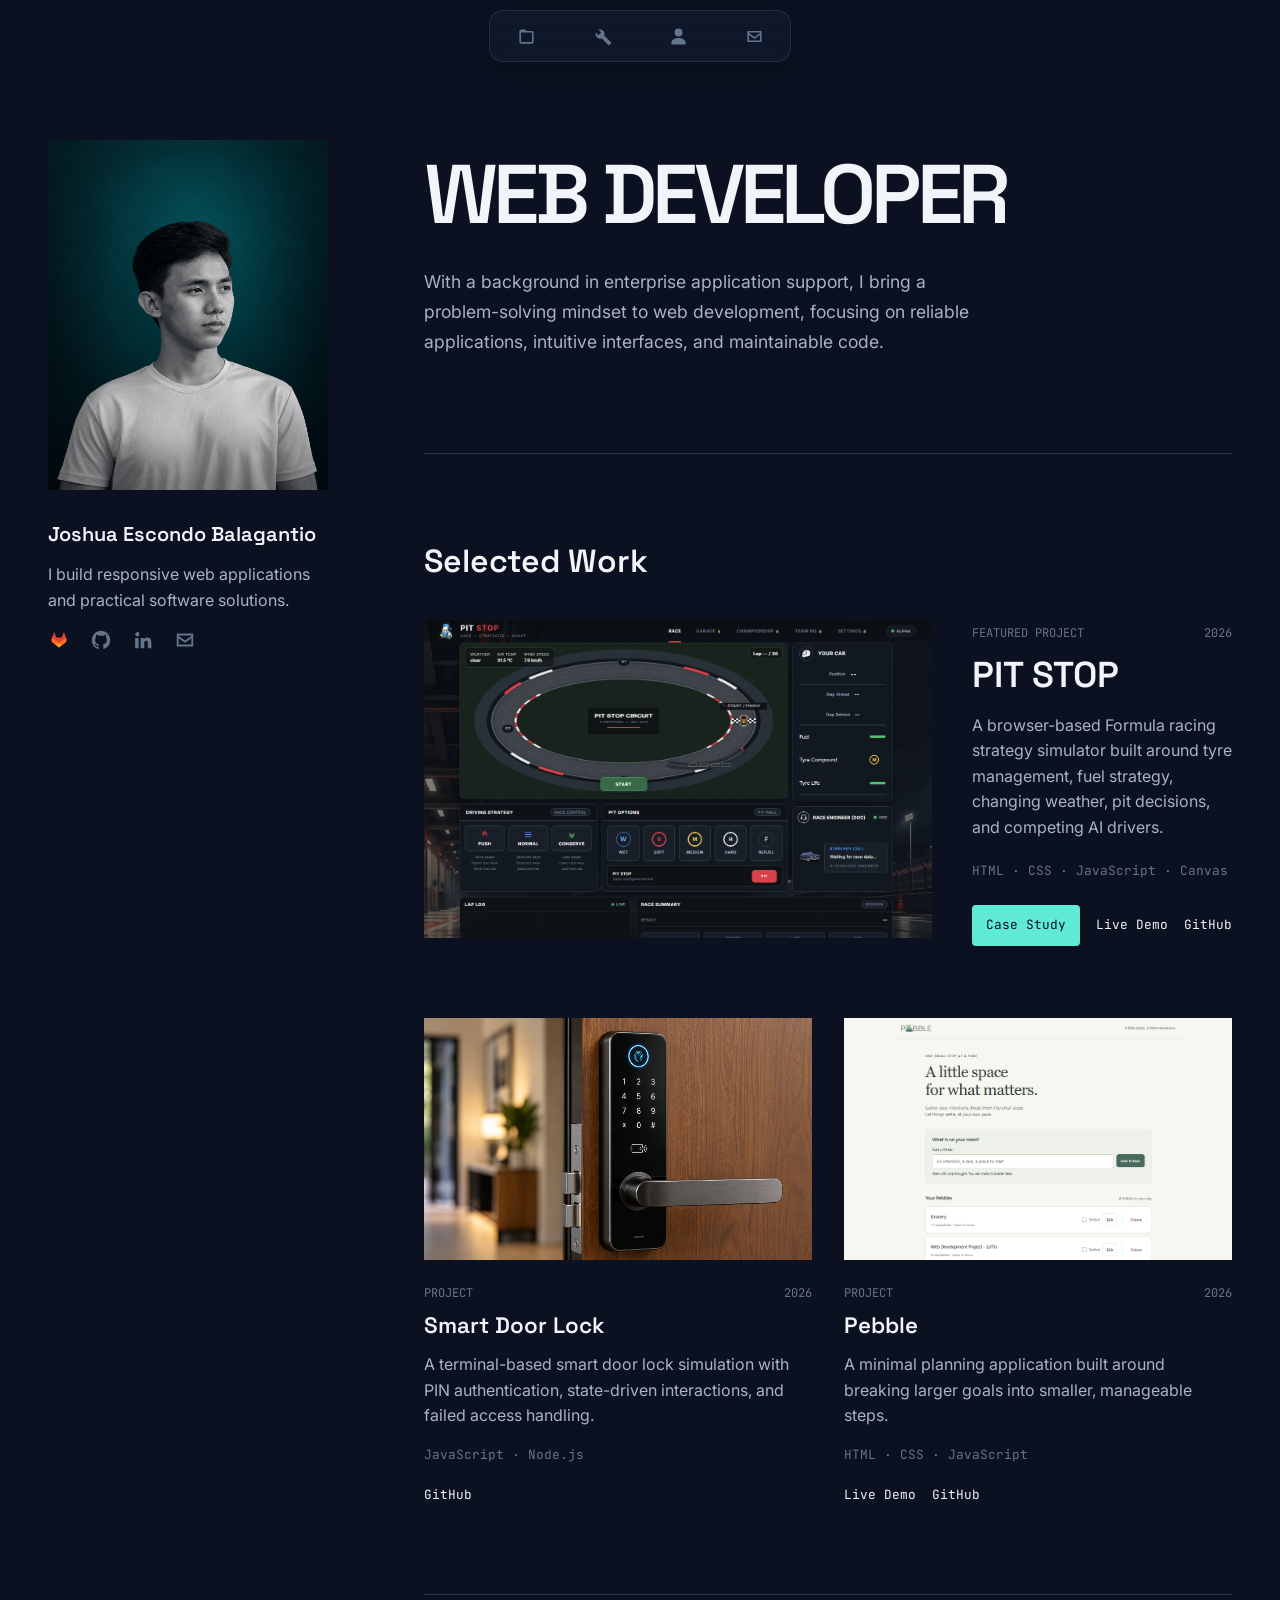
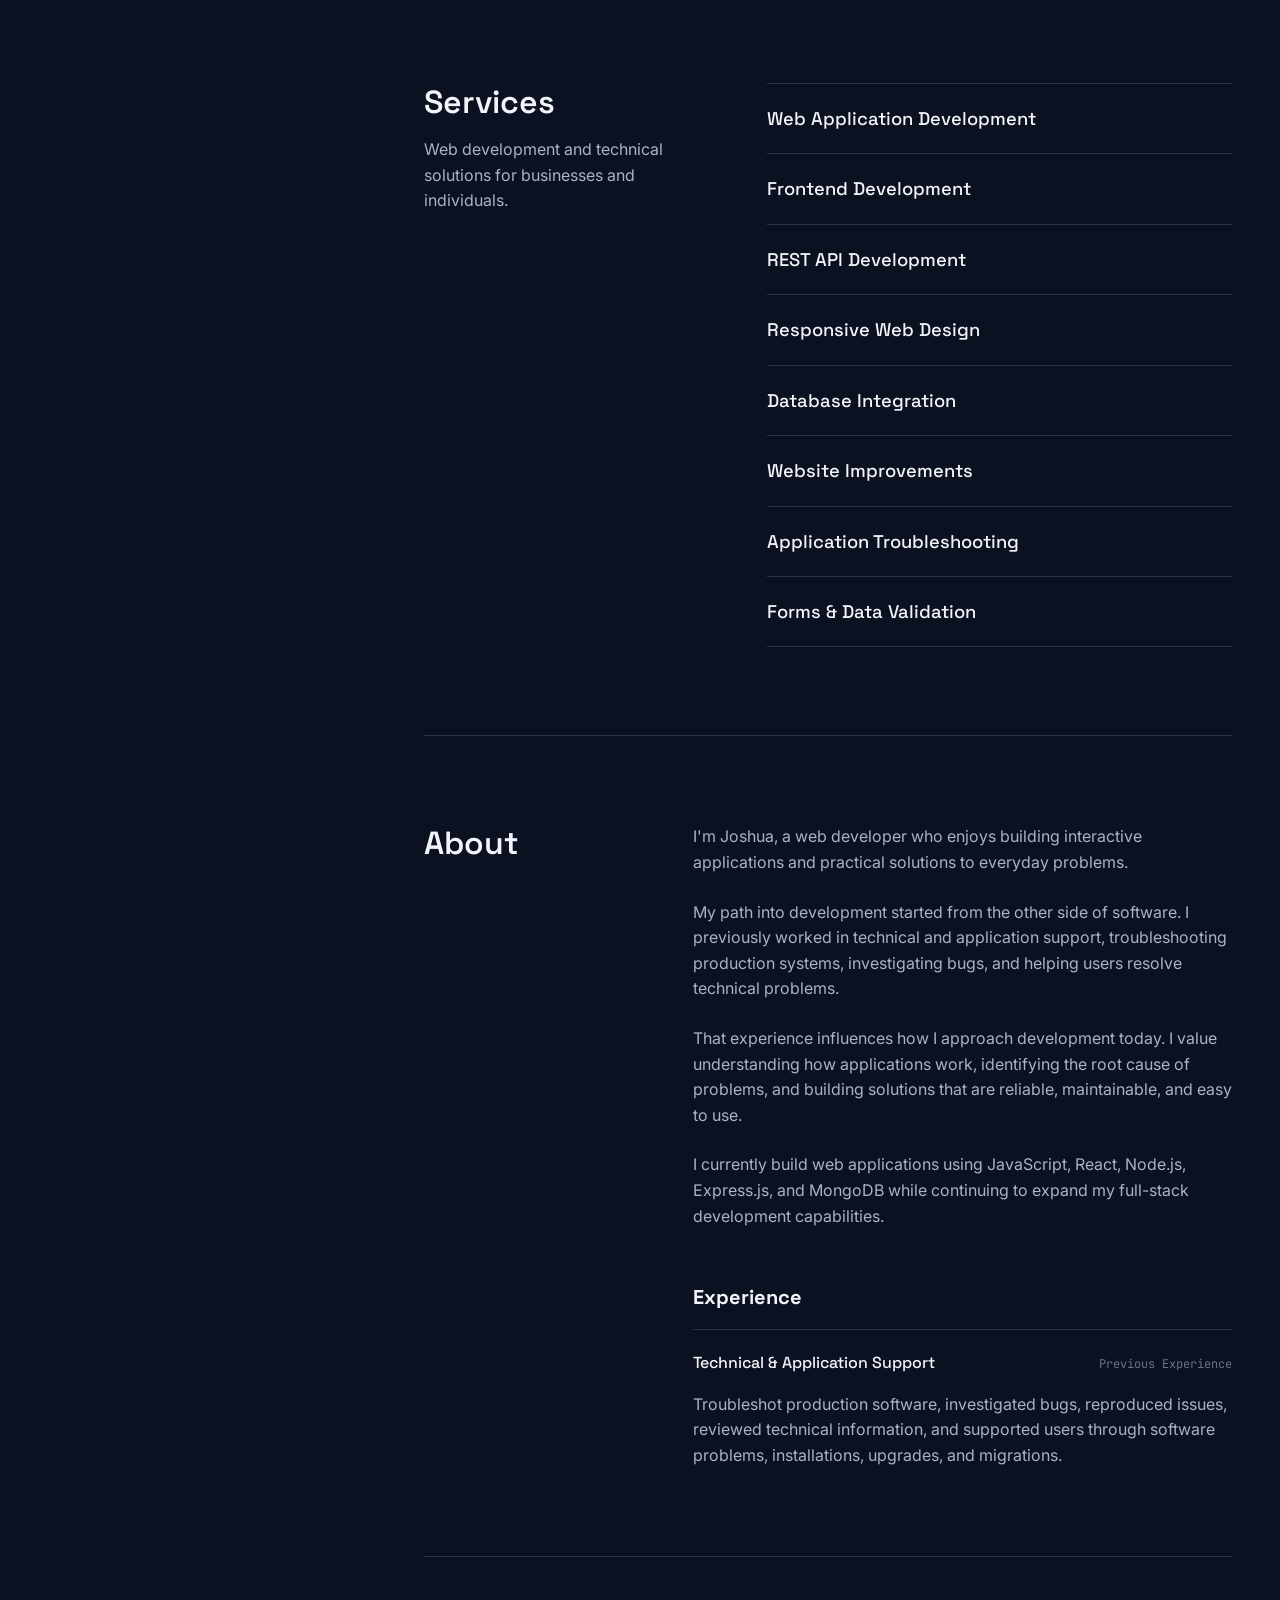
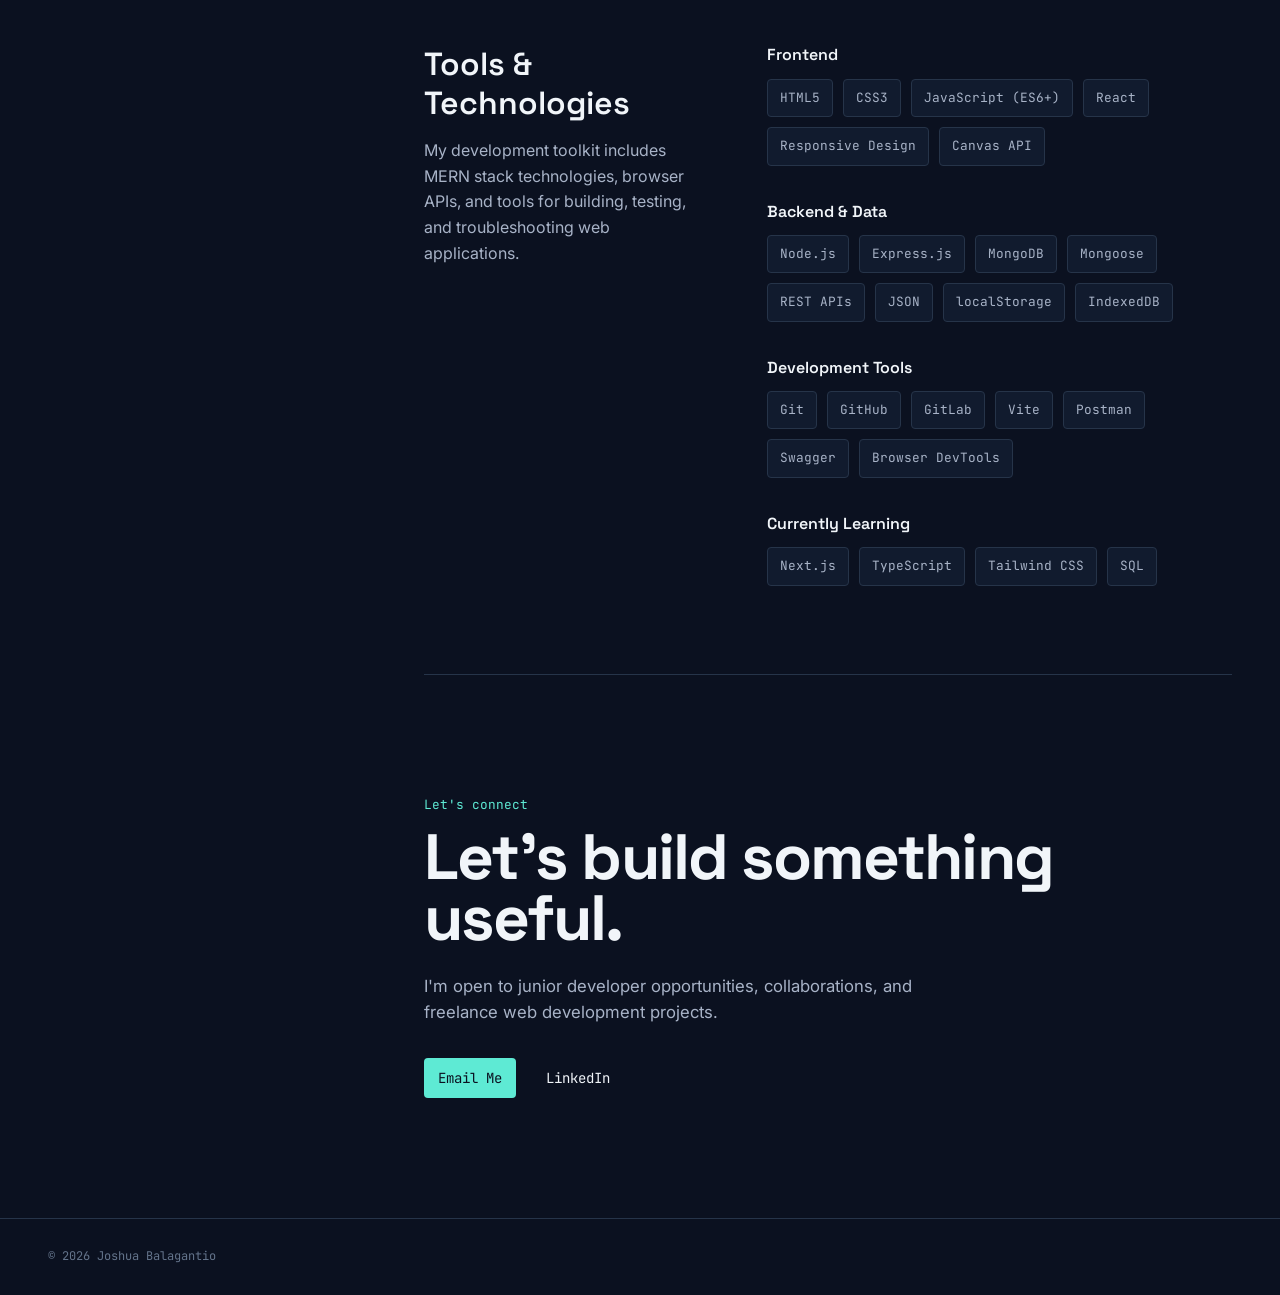
==== index.html @ f18afeae "feat: update professional positioning and technical skills" ====
<!DOCTYPE html>
<html lang="en">

<head>
    <meta charset="UTF-8">
    <meta name="viewport" content="width=device-width, initial-scale=1.0">

    <meta name="description" content="Joshua Balagantio's web development portfolio, featuring interactive web applications, RESTful APIs, and a background in technical and application support.">

    <title>Joshua Balagantio | Web Developer Portfolio</title>

    <link rel="preconnect" href="https://fonts.googleapis.com">
    <link rel="preconnect" href="https://fonts.gstatic.com" crossorigin>

    <link href="https://fonts.googleapis.com/css2?family=Inter:wght@400;500;600;700&family=JetBrains+Mono:wght@400;500&family=Space+Grotesk:wght@400;500;600;700&display=swap" rel="stylesheet">

    <link rel="stylesheet" href="styles.css">
</head>

<body>
    <nav class="navbar" aria-label="Main navigation">
        <div class="nav-links">

            <a href="#projects" aria-label="Projects">
                <svg viewBox="0 0 24 24" aria-hidden="true">
                    <path d="M3 5a2 2 0 0 1 2-2h5l2 2h7a2 2 0 0 1 2 2v12a2 2 0 0 1-2 2H5a2 2 0 0 1-2-2V5Zm2 2v12h14V7H5Z"/>
                </svg>
            </a>

            <a href="#services" aria-label="Services">
                <svg viewBox="0 0 24 24" aria-hidden="true">
                    <path d="M22.7 19.3 14.4 11a6 6 0 0 0-7.6-7.6l3.5 3.5-3.4 3.4-3.5-3.5A6 6 0 0 0 11 14.4l8.3 8.3a1 1 0 0 0 1.4 0l2-2a1 1 0 0 0 0-1.4Z"/>
                </svg>
            </a>

            <a href="#about" aria-label="About">
                <svg viewBox="0 0 24 24" aria-hidden="true">
                    <path d="M12 12a5 5 0 1 0 0-10 5 5 0 0 0 0 10Zm0 2c-5 0-9 2.5-9 6v2h18v-2c0-3.5-4-6-9-6Z"/>
                </svg>
            </a>

            <a href="#contact" aria-label="Contact">
                <svg viewBox="0 0 24 24" aria-hidden="true">
                    <path d="M3 5h18v14H3V5Zm2 2v.5l7 5 7-5V7H5Zm14 10V10l-7 5-7-5v7h14Z"/>
                </svg>
            </a>
        </div>
    </nav>

    <main class="main-content">

        <!-- HERO -->
        <header>
            <section class="hero-section" id="hero">

                <div class="hero-content">

                    <div class="hero-photo-container">
                        <img
                            src="assets/web-dev-portfolio-hero-image.png"
                            alt="Joshua Balagantio"
                            class="hero-photo"
                        >
                    </div>

                    <span id="hero-name">
                        Joshua Escondo Balagantio
                    </span>

                    <p id="hero-text">
                        I build responsive web applications and practical software solutions.
                    </p>

                    <div class="hero-actions">

                        <a
                            href="https://gitlab.com/JoshuaBalagantio"
                            target="_blank"
                            rel="noopener noreferrer"
                            aria-label="GitLab"
                        >
                            <img
                                src="assets/icons/gitlab-logo-500-rgb.png"
                                alt=""
                                class="social-icon"
                            >
                        </a>

                        <a
                            href="https://github.com/jbalagantio"
                            target="_blank"
                            rel="noopener noreferrer"
                            aria-label="GitHub"
                        >
                            <svg viewBox="0 0 24 24" aria-hidden="true">
                                <path d="M12 2C6.5 2 2 6.6 2 12.2c0 4.5 2.9 8.3 6.8 9.7.5.1.7-.2.7-.5v-2c-2.8.6-3.4-1.2-3.4-1.2-.5-1.2-1.1-1.5-1.1-1.5-.9-.6.1-.6.1-.6 1 .1 1.6 1.1 1.6 1.1.9 1.6 2.4 1.1 2.9.9.1-.7.4-1.1.6-1.4-2.2-.3-4.6-1.1-4.6-5 0-1.1.4-2 1-2.7-.1-.3-.4-1.3.1-2.7 0 0 .8-.3 2.8 1a9.4 9.4 0 0 1 5 0c1.9-1.3 2.8-1 2.8-1 .5 1.4.2 2.4.1 2.7.6.7 1 1.6 1 2.7 0 3.9-2.4 4.7-4.6 5 .4.3.7.9.7 1.8v2.7c0 .4.2.6.7.5A10.2 10.2 0 0 0 22 12.2C22 6.6 17.5 2 12 2Z"/>
                            </svg>
                        </a>

                        <a
                            href="https://www.linkedin.com/in/joshuabalagantio"
                            target="_blank"
                            rel="noopener noreferrer"
                            aria-label="LinkedIn"
                        >
                            <svg viewBox="0 0 24 24" aria-hidden="true">
                                <path d="M5.3 3.5A2.3 2.3 0 1 1 5.3 8a2.3 2.3 0 0 1 0-4.5ZM3.4 9.7h3.8V21H3.4V9.7ZM9.4 9.7H13v1.5h.1c.5-.9 1.7-1.9 3.5-1.9 3.8 0 4.5 2.5 4.5 5.7v6h-3.8v-5.3c0-1.3 0-2.9-1.8-2.9s-2.1 1.4-2.1 2.8V21H9.4V9.7Z"/>
                            </svg>
                        </a>

                        <a
                            href="mailto:joshuabalagantio29@gmail.com"
                            aria-label="Email"
                        >
                            <svg viewBox="0 0 24 24" aria-hidden="true">
                                <path d="M3 5h18v14H3V5Zm2 2v.5l7 5 7-5V7H5Zm14 10V10l-7 5-7-5v7h14Z"/>
                            </svg>
                        </a>

                    </div>
                </div>

            </section>
        </header>

        <div class="page-content">

            <!-- INTRODUCTION -->
            <section class="intro-section" id="intro">

                <h1>WEB DEVELOPER</h1>

                <p>
                    With a background in enterprise application support, I bring a problem-solving mindset to web development, focusing on reliable applications, intuitive interfaces, and maintainable code.
                </p>

            </section>


            <!-- SELECTED WORK -->
            <section class="projects-section" id="projects">

                <div class="section-heading">
                    <h2>Selected Work</h2>
                </div>


                <!-- FLAGSHIP PROJECT -->
                <article class="project-featured">

                    <div class="project-preview project-preview-featured">
                        <img
                            src="assets/projects/Projects preview/pit-stop-preview.png"
                            alt="Placeholder preview for PIT STOP"
                        >
                    </div>

                    <div class="project-content">

                        <div class="project-meta">
                            <span>Featured Project</span>
                            <span>2026</span>
                        </div>

                        <h3>PIT STOP</h3>

                        <p class="project-description">
                            A browser-based Formula racing strategy simulator built
                            around tyre management, fuel strategy, changing weather,
                            pit decisions, and competing AI drivers.
                        </p>

                        <p class="project-tech">
                            HTML · CSS · JavaScript · Canvas
                        </p>

                        <div class="project-actions">
                            <a href="projects/pit-stop.html">
                                Case Study
                            </a>

                            <a href="https://jbalagantio.github.io/PIT-STOP/">
                                Live Demo
                            </a>

                            <a href="https://github.com/jbalagantio/PIT-STOP">
                                GitHub
                            </a>
                        </div>

                    </div>
                </article>


                <!-- SUPPORTING PROJECTS -->
                <div class="supporting-projects">

                    <article class="project-card">

                        <div class="project-preview">
                            <img
                                src="assets/projects/Projects preview/smart-door-lock-preview.png"
                                alt="Preview of the Smart Door Lock project"
                            >
                        </div>

                        <div class="project-content">

                            <div class="project-meta">
                                <span>Project</span>
                                <span>2026</span>
                            </div>

                            <h3>Smart Door Lock</h3>

                            <p class="project-description">
                                A terminal-based smart door lock simulation with PIN
                                authentication, state-driven interactions, and failed
                                access handling.
                            </p>

                            <p class="project-tech">
                                JavaScript · Node.js
                            </p>

                            <div class="project-actions">
                                <a
                                    href="https://github.com/jbalagantio/Smart-Door-Lock"
                                    target="_blank"
                                    rel="noopener noreferrer"
                                >
                                    GitHub
                                </a>
                            </div>

                        </div>
                    </article>


                    <article class="project-card">

                        <div class="project-preview">
                            <img
                                src="assets/projects/Projects preview/pebble-preview.png"
                                alt="Preview of the Pebble application"
                            >
                        </div>

                        <div class="project-content">

                            <div class="project-meta">
                                <span>Project</span>
                                <span>2026</span>
                            </div>

                            <h3>Pebble</h3>

                            <p class="project-description">
                                A minimal planning application built around breaking
                                larger goals into smaller, manageable steps.
                            </p>

                            <p class="project-tech">
                                HTML · CSS · JavaScript
                            </p>

                            <div class="project-actions">
                                <a
                                    href="https://jbalagantio.github.io/Pebble/"
                                    target="_blank"
                                    rel="noopener noreferrer"
                                >
                                    Live Demo
                                </a>

                                <a
                                    href="https://github.com/jbalagantio"
                                    target="_blank"
                                    rel="noopener noreferrer"
                                >
                                    GitHub
                                </a>
                            </div>

                        </div>
                    </article>

                </div>
            </section>


            <!-- SERVICES -->
            <section class="services-section" id="services">

                <div class="section-heading">
                    <h2 id="services-title">Services</h2>

                    <p>
                        Web development and technical solutions for businesses and individuals.
                    </p>
                </div>

                <div class="services-group">

                    <ul class="services-list">

                        <li>
                            <span>Web Application Development</span>
                        </li>

                        <li>
                            <span>Frontend Development</span>
                        </li>

                        <li>
                            <span>REST API Development</span>
                        </li>

                        <li>
                            <span>Responsive Web Design</span>
                        </li>

                        <li>
                            <span>Database Integration</span>
                        </li>

                        <li>
                            <span>Website Improvements</span>
                        </li>

                        <li>
                            <span>Application Troubleshooting</span>
                        </li>

                        <li>
                            <span>Forms &amp; Data Validation</span>
                        </li>

                    </ul>

                </div>
            </section>


            <!-- ABOUT + EXPERIENCE -->
            <section class="about-section" id="about">

                <div class="section-heading">
                    <h2 id="about-title">About</h2>
                </div>

                <div id="about-text">

                    <p>
                        I'm Joshua, a web developer who enjoys building interactive applications and practical solutions to everyday problems.
                    </p>

                    <p>
                        My path into development started from the other side of software. I previously worked in technical and application support, troubleshooting production systems, investigating bugs, and helping users resolve technical problems.
                    </p>

                    <p>
                        That experience influences how I approach development today. I value understanding how applications work, identifying the root cause of problems, and building solutions that are reliable, maintainable, and easy to use.
                    </p>

                    <p>
                        I currently build web applications using JavaScript, React, Node.js, Express.js, and MongoDB while continuing to expand my full-stack development capabilities.
                    </p>

                </div>

                <div class="experience">

                    <h3>Experience</h3>

                    <div class="experience-item">

                        <div class="experience-heading">
                            <span>Technical &amp; Application Support</span>
                            <span>Previous Experience</span>
                        </div>

                        <p>
                            Troubleshot production software, investigated bugs,
                            reproduced issues, reviewed technical information, and
                            supported users through software problems, installations,
                            upgrades, and migrations.
                        </p>

                    </div>
                </div>
            </section>


            <!-- TOOLS -->
            <section class="tools-section" id="tools">

                <div class="section-heading">
                    <h2>Tools &amp; Technologies</h2>

                    <p>
                        My development toolkit includes MERN stack technologies, browser APIs, and tools for building, testing, and troubleshooting web applications.
                    </p>
                </div>

                <div class="tools-group">

                    <div class="tools-category">
                        <h3>Frontend</h3>

                        <ul class="tools-list">
                            <li>HTML5</li>
                            <li>CSS3</li>
                            <li>JavaScript (ES6+)</li>
                            <li>React</li>
                            <li>Responsive Design</li>
                            <li>Canvas API</li>
                        </ul>
                    </div>

                    <div class="tools-category">
                        <h3>Backend &amp; Data</h3>

                        <ul class="tools-list">
                            <li>Node.js</li>
                            <li>Express.js</li>
                            <li>MongoDB</li>
                            <li>Mongoose</li>
                            <li>REST APIs</li>
                            <li>JSON</li>
                            <li>localStorage</li>
                            <li>IndexedDB</li>
                        </ul>
                    </div>

                    <div class="tools-category">
                        <h3>Development Tools</h3>

                        <ul class="tools-list">
                            <li>Git</li>
                            <li>GitHub</li>
                            <li>GitLab</li>
                            <li>Vite</li>
                            <li>Postman</li>
                            <li>Swagger</li>
                            <li>Browser DevTools</li>
                        </ul>
                    </div>

                    <div class="tools-category">
                        <h3>Currently Learning</h3>

                        <ul class="tools-list">
                            <li>Next.js</li>
                            <li>TypeScript</li>
                            <li>Tailwind CSS</li>
                            <li>SQL</li>
                        </ul>
                    </div>

                </div>

            </section>


            <!-- CONTACT -->
            <section class="contact-section" id="contact">

                <div class="contact-content">

                    <span class="contact-label">
                        Let's connect
                    </span>

                    <h2>Let's build something useful.</h2>

                    <p>
                        I'm open to junior developer opportunities, collaborations, and freelance web development projects.
                    </p>

                    <div class="contact-links">

                        <a href="mailto:joshuabalagantio29@gmail.com">
                            Email Me
                        </a>

                        <a
                            href="https://www.linkedin.com/in/joshuabalagantio"
                            target="_blank"
                            rel="noopener noreferrer"
                        >
                            LinkedIn
                        </a>

                    </div>

                </div>
            </section>
        </div>

    </main>



    <footer>
        <p>&copy; 2026 Joshua Balagantio</p>
    </footer>

</body>

</html>
---- styles.css ----
:root {
    /* Backgrounds */
    --color-bg: #0b1120;
    --color-bg-secondary: #111b2e;
    --color-card: #141f33;
    --color-card-hover: #1a2940;

    /* Typography */
    --color-heading: #f1f5f9;
    --color-text: #a8b3c7;
    --color-text-muted: #64748b;

    /* Accent */
    --color-accent: #5eead4;
    --color-accent-soft: #163c3b;

    /* UI */
    --color-border: #263449;

    /* Whites */
    --color-white: #f1f3f5;
    --color-white-muted: #d9dee5;

    /* Typography */
    --font-body: "Inter", sans-serif;
    --font-heading: "Space Grotesk", sans-serif;
    --font-mono: "JetBrains Mono", monospace;
}

/* Global Resets */
* {
    margin: 0;
    padding: 0;
    box-sizing: border-box;
}

body {
    min-height: 100vh;

    background-color: var(--color-bg);
    color: var(--color-text);

    font-family: var(--font-body);
    font-size: 1rem;
    line-height: 1.6;
}


html {
    scroll-behavior: smooth;
}

section {
    scroll-margin-top: 80px;
}

/* Typography */
h1,
h2,
h3 {
    color: var(--color-heading);
    font-family: var(--font-heading);
    line-height: 1.2;
}

p, span {
    color: var(--color-text);
}

nav {
    font-family: var(--font-mono);
}

button,
input,
textarea,
span {
    font-family: inherit
}


/* NAVIGATION STYLES */
.navbar {
    position: sticky;
    top: 10px;
    z-index: 100;

    width: 100%;
    margin-top: 10px;

    display: flex;
    justify-content: center;
}

.nav-links {
    padding: 8px;

    display: flex;
    align-items: center;
    gap: 30px;

    background-color: rgba(17, 27, 46, 0.72);
    border: 1px solid rgba(168, 179, 199, 0.14);
    border-radius: 14px;

    backdrop-filter: blur(14px);
    -webkit-backdrop-filter: blur(14px);

    box-shadow: 0 8px 30px rgba(0, 0, 0, 0.18);

}

.nav-links a {
    width: 30px;
    height: 30px;

    display: flex;
    align-items: center;
    justify-content: center;

    color: var(--color-text-muted);
    text-decoration: none;

    border-radius: 9px;

    transition:
        color 0.2s ease,
        background-color 0.2s ease,
        transform 0.2s ease;
}

.nav-links svg {
    width: 18px;
    height: 18px;

    fill: currentColor;
}

.nav-links a:hover {
    color: var(--color-heading);
    background-color: rgba(241, 245, 249, 0.06);

    transform: translateY(-1px);
}

/* Main */
.main-content {
    width: 100%;
    padding: 0 20px;
}


/* HERO */
.hero-section {
    padding-top: 5px;
    padding-bottom: 48px;
}

.hero-content {
    display: flex;
    flex-direction: column;
    align-items: flex-start;
}


/* Portrait card */
.hero-photo-container {
    width: min(100%, 225px);
    aspect-ratio: 4 / 3;
    max-height: 300px;

    margin-bottom: 32px;

    overflow: hidden;
}


.hero-photo {
    width: 100%;
    height: 100%;

    object-fit: cover;
    object-position: center;

    background-color: transparent;
}

#hero-name {
    margin-bottom: 12px;

    color: var(--color-heading);
    font-family: var(--font-heading);
    font-size: 1.25rem;
    font-weight: 600;

}

#hero-text {
    max-width: 426px;
    margin-bottom: 16px;
}

/* HERO ACTIONS */
.hero-actions {
    display: flex;
    flex-wrap: wrap;
    gap: 20px;
}

.hero-actions a {
    width: 22px;
    height: 22px;

    display: flex;
    align-items: center;
    justify-content: center;

    text-decoration: none;

    transition: transform 0.2s ease;
}

.hero-actions .social-icon {
    width: 30px;
    height: 30px;

    display: block;
    object-fit: contain;
}

.hero-actions svg {
    width: 22px;
    height: 22px;

    display: block;

    fill: var(--color-text-muted);
    transition: fill 0.2s ease;
}

.hero-actions a:hover svg {
    fill: var(--color-accent);
}

/* HERO SECTION */

.intro-section h1 {
    max-width: 340px;
    margin-bottom: 12px;

    font-size: clamp(2.5rem, 11vw, 3.5rem);
    font-weight: 600;
    line-height: 0.95;
    letter-spacing: -0.04em;
}

.intro-section p {
    max-width: 420px;

    color: var(--color-text);
    font-size: 1rem;
    line-height: 1.6;
}

.intro-section {
    padding-bottom: 32px;
}

/* SELECTED WORK */

.projects-section {
    padding-top: 24px;
    padding-bottom: 80px;
}

.section-heading {
    margin-bottom: 24px;
}

.section-heading h2 {
    font-size: 1.75rem;
    font-weight: 600;
}

/* FLAGSHIP PROJECT */
.project-featured {
    margin-bottom: 56px;
}

/* Base image behaviour */
.project-preview {
    width: 100%;
    overflow: hidden;

    background-color: var(--color-bg-secondary);
}

.project-preview img {
    width: 100%;
    height: 100%;

    display: block;

    object-fit: cover;
    object-position: top center;

    transition: transform 0.4s ease;
}


/* PIT STOP */
.project-preview-featured {
    aspect-ratio: 16 / 11;
    margin-bottom: 24px;
}


/* Supporting projects */
.project-card .project-preview {
    aspect-ratio: 16 / 9;
    margin-bottom: 20px;
}
/* PROJECT INFORMATION */
.project-content {
    display: flex;
    flex-direction: column;
    align-items: flex-start;
}

.project-meta {
    width: 100%;
    margin-bottom: 10px;

    display: flex;
    justify-content: space-between;
    gap: 16px;
}

.project-meta span {
    color: var(--color-text-muted);
    font-family: var(--font-mono);
    font-size: 0.75rem;
    text-transform: uppercase;
}

.project-content h3 {
    margin-bottom: 12px;

    font-size: 1.5rem;
    font-weight: 600;
}

.project-featured .project-content h3 {
    font-size: 2rem;
}

.project-description {
    max-width: 520px;
    margin-bottom: 16px;
}

.project-tech {
    margin-bottom: 20px;

    color: var(--color-text-muted);
    font-family: var(--font-mono);
    font-size: 0.8rem;
}

/* PROJECT LINKS */
.project-actions {
    display: flex;
    flex-wrap: wrap;
    align-items: center;
    gap: 16px;
}


.project-actions a {
    color: var(--color-heading);
    font-family: var(--font-mono);
    font-size: 0.8rem;
    text-decoration: none;

    transition: 
    color 0.2s ease,
    transform 0.2s ease;

}

.project-actions a:hover {
    color: var(--color-accent);
    transform: translateY(-2px);
}

.project-featured .project-actions a:first-child {
    padding: 10px 14px;

    color: var(--color-bg);
    background-color: var(--color-accent);

    border-radius: 4px;
}

.project-card + .project-card {
    margin-top: 48px;
}

/* Adding motion to project cards on hover */

.project-preview:hover img {
    transform: scale(1.025);
}


/* SERVICES */
.services-section {
    padding: 72px 0;

    border-top: 1px solid var(--color-border);
}

.services-section .section-heading p {
    max-width: 480px;
    margin-top: 12px;
}

.services-list {
    list-style: none;

    border-top: 1px solid var(--color-border);
}

.services-list li {
    padding: 18px 0;

    border-bottom: 1px solid var(--color-border);
}

.services-list span {
    color: var(--color-heading);
    font-family: var(--font-heading);
    font-size: 1.1rem;
    font-weight: 500;
}


/* ABOUT + EXPERIENCE */
.about-section {
    padding: 72px 0;

    border-top: 1px solid var(--color-border);
}

#about-text {
    max-width: 620px;
}

#about-text p {
    margin-bottom: 20px;
}

#about-text p:last-child {
    margin-bottom: 0;
}

.experience {
    margin-top: 48px;
}

.experience > h3 {
    margin-bottom: 20px;

    font-size: 1.25rem;
}

.experience-item {
    padding-top: 20px;

    border-top: 1px solid var(--color-border);
}

.experience-heading {
    margin-bottom: 16px;

    display: flex;
    flex-direction: column;
    gap: 4px;
}

.experience-heading span:first-child {
    color: var(--color-heading);
    font-family: var(--font-heading);
    font-weight: 500;
}

.experience-heading span:last-child {
    color: var(--color-text-muted);
    font-family: var(--font-mono);
    font-size: 0.75rem;
}

.experience-item p {
    max-width: 620px;
}


/* TOOLS */
.tools-section {
    padding: 72px 0;

    border-top: 1px solid var(--color-border);
}

.tools-list {
    display: flex;
    flex-wrap: wrap;
    gap: 10px;

    list-style: none;
}

.tools-list li {
    padding: 8px 12px;

    color: var(--color-text);
    background-color: var(--color-bg-secondary);

    border: 1px solid var(--color-border);
    border-radius: 4px;

    font-family: var(--font-mono);
    font-size: 0.8rem;
}

.tools-group {
    display: flex;
    flex-direction: column;
    gap: 32px;
}

.tools-category {
    display: flex;
    flex-direction: column;
    gap: 12px;
}

.tools-category h3 {
    color: var(--color-heading);
    font-family: var(--font-heading);
    font-size: 1rem;
    font-weight: 600;
}


/* CONTACT */
.contact-section {
    padding: 88px 0;
}

.contact-content {
    max-width: 620px;
}

.contact-label {
    display: block;

    margin-bottom: 12px;

    color: var(--color-accent);
    font-family: var(--font-mono);
    font-size: 0.8rem;
}

.contact-content h2 {
    max-width: 520px;
    margin-bottom: 16px;

    font-size: clamp(2rem, 9vw, 3rem);
    line-height: 1;
    letter-spacing: -0.03em;
}

.contact-content p {
    max-width: 480px;
    margin-bottom: 24px;
}

.contact-links {
    display: flex;
    flex-wrap: wrap;
    align-items: center;
    gap: 16px;
}

.contact-links a {
    min-height: 40px;
    padding: 0 14px;

    display: inline-flex;
    align-items: center;
    justify-content: center;

    color: var(--color-heading);
    font-family: var(--font-mono);
    font-size: 0.875rem;
    text-decoration: none;

    border-radius: 4px;

    transition:
        color 0.2s ease,
        background-color 0.2s ease,
        transform 0.2s ease;
}

.contact-links a:first-child {
    color: var(--color-bg);
    background-color: var(--color-accent);
}

.contact-links a:hover {
    color: var(--color-accent);
    transform: translateY(-2px);
}

.contact-links a:first-child:hover {
    color: var(--color-bg);
}

/* FOOTER */
footer {
    padding: 24px 20px;

    border-top: 1px solid var(--color-border);
}

footer p {
    color: var(--color-text-muted);
    font-family: var(--font-mono);
    font-size: 0.75rem;
}


/* ========================================
   DESKTOP
======================================== */

@media (min-width: 1024px) {

    /* =====================================
       PAGE LAYOUT
    ===================================== */

    .main-content {
        max-width: 1280px;
        margin: 0 auto;
        padding: 0 48px;

        display: grid;
        grid-template-columns: 280px minmax(0, 1fr);
        column-gap: 96px;
        align-items: start;
    }

    .page-content {
        min-width: 0;
    }


    /* =====================================
       NAVIGATION
    ===================================== */

    .nav-links {
        padding: 9px 20px;
        gap: 44px;
    }

    .nav-links a {
        width: 32px;
        height: 32px;
    }

    .nav-links svg {
        width: 19px;
        height: 19px;
    }


    /* =====================================
       STICKY HERO
    ===================================== */

    header {
        position: sticky;
        top: 100px;
    }

    .hero-section {
        padding-top: 40px;
        padding-bottom: 64px;
    }

    .hero-photo-container {
        width: 280px;
        aspect-ratio: 4/5;
        max-height: none;
        margin-bottom: 28px;

        border-radius: 4px;
    }

    .hero-photo{
        object-position: center top;
    }

    #hero-name {
        font-size: 1.25rem;
    }

    #hero-text {
        max-width: 270px;
    }


    /* =====================================
       INTRO
    ===================================== */

    .intro-section {
        padding-top: 96px;
        padding-bottom: 96px;
    }

    .intro-section h1 {
        max-width: 760px;
        margin-bottom: 36px;

        font-size: clamp(4.5rem, 6.5vw, 6.5rem);
        line-height: 0.88;
        letter-spacing: -0.055em;
    }

    .intro-section p {
        max-width: 560px;

        font-size: 1.1rem;
        line-height: 1.7;
    }


    /* =====================================
       SHARED SECTION RHYTHM
    ===================================== */

    .projects-section,
    .services-section,
    .about-section,
    .tools-section {
        padding-top: 88px;
        padding-bottom: 88px;
    }

    .section-heading {
        margin-bottom: 40px;
    }

    .section-heading h2 {
        font-size: 2rem;
    }


    /* =====================================
       SELECTED WORK
    ===================================== */

    .projects-section {
        border-top: 1px solid var(--color-border);
    }


    /* FEATURED — PIT STOP */

    .project-featured {
        margin-bottom: 72px;

        display: grid;
        grid-template-columns: minmax(0, 1.55fr) minmax(260px, 0.75fr);
        gap: 40px;
        align-items: start;
    }

    .project-preview-featured {
        margin-bottom: 0;
        aspect-ratio: 16 / 10;
    }

    .project-featured .project-content {
        padding-top: 4px;
    }

    .project-featured .project-content h3 {
        margin-bottom: 16px;

        font-size: 2.25rem;
    }

    .project-featured .project-description {
        margin-bottom: 20px;
    }

    .project-featured .project-tech {
        margin-bottom: 24px;
    }


    /* SUPPORTING PROJECTS */

    .supporting-projects {
        display: grid;
        grid-template-columns: repeat(2, minmax(0, 1fr));
        gap: 32px;
    }

    .project-card + .project-card {
        margin-top: 0;
    }

    .project-card .project-preview {
        margin-bottom: 24px;
        aspect-ratio: 16 / 10;
    }

    .project-card .project-content h3 {
        font-size: 1.4rem;
    }

    .project-card .project-description {
        max-width: 100%;
    }


    /* =====================================
       SERVICES
    ===================================== */

    .services-section {
        display: grid;
        grid-template-columns: minmax(220px, 0.75fr) minmax(0, 1.25fr);
        column-gap: 64px;

        border-top: 1px solid var(--color-border);
    }

    .services-section .section-heading {
        margin-bottom: 0;
    }

    .services-section .section-heading p {
        max-width: 320px;
        margin-top: 16px;
    }

    .services-list li {
        padding: 20px 0;
    }

    .services-list span {
        font-size: 1.15rem;
    }


    /* =====================================
       ABOUT + EXPERIENCE
    ===================================== */

    .about-section {
        display: grid;
        grid-template-columns: minmax(180px, 0.55fr) minmax(0, 1.45fr);
        column-gap: 64px;

        border-top: 1px solid var(--color-border);
    }

    .about-section .section-heading {
        margin-bottom: 0;
    }

    #about-text {
        max-width: 640px;
    }

    #about-text p {
        margin-bottom: 24px;
    }

    .experience {
        grid-column: 2;
        margin-top: 56px;
    }

    .experience-heading {
        flex-direction: row;
        justify-content: space-between;
        align-items: baseline;

        gap: 24px;
    }

    .experience-item p {
        max-width: 640px;
    }


    /* =====================================
       TOOLS & TECHNOLOGIES
    ===================================== */

    .tools-section {
        display: grid;
        grid-template-columns: minmax(220px, 0.75fr) minmax(0, 1.25fr);
        column-gap: 64px;

        border-top: 1px solid var(--color-border);
    }

    .tools-section .section-heading {
        margin-bottom: 0;
    }

    .tools-section .section-heading p {
        max-width: 320px;
        margin-top: 16px;
    }

    .tools-group {
        gap: 36px;
    }

    .tools-category {
        gap: 14px;
    }


    /* =====================================
       CONTACT
    ===================================== */

    .contact-section {
        padding-top: 120px;
        padding-bottom: 120px;

        border-top: 1px solid var(--color-border);
    }

    .contact-content {
        max-width: 720px;
    }

    .contact-content h2 {
        max-width: 680px;
        margin-bottom: 24px;

        font-size: clamp(3rem, 5vw, 4.5rem);
        line-height: 0.95;
    }

    .contact-content p {
        max-width: 520px;
        margin-bottom: 32px;

        font-size: 1.05rem;
    }


    /* =====================================
       FOOTER
    ===================================== */

    footer {
        padding: 28px 48px;
    }

    footer p {
        max-width: 1280px;
        margin: 0 auto;
    }
}
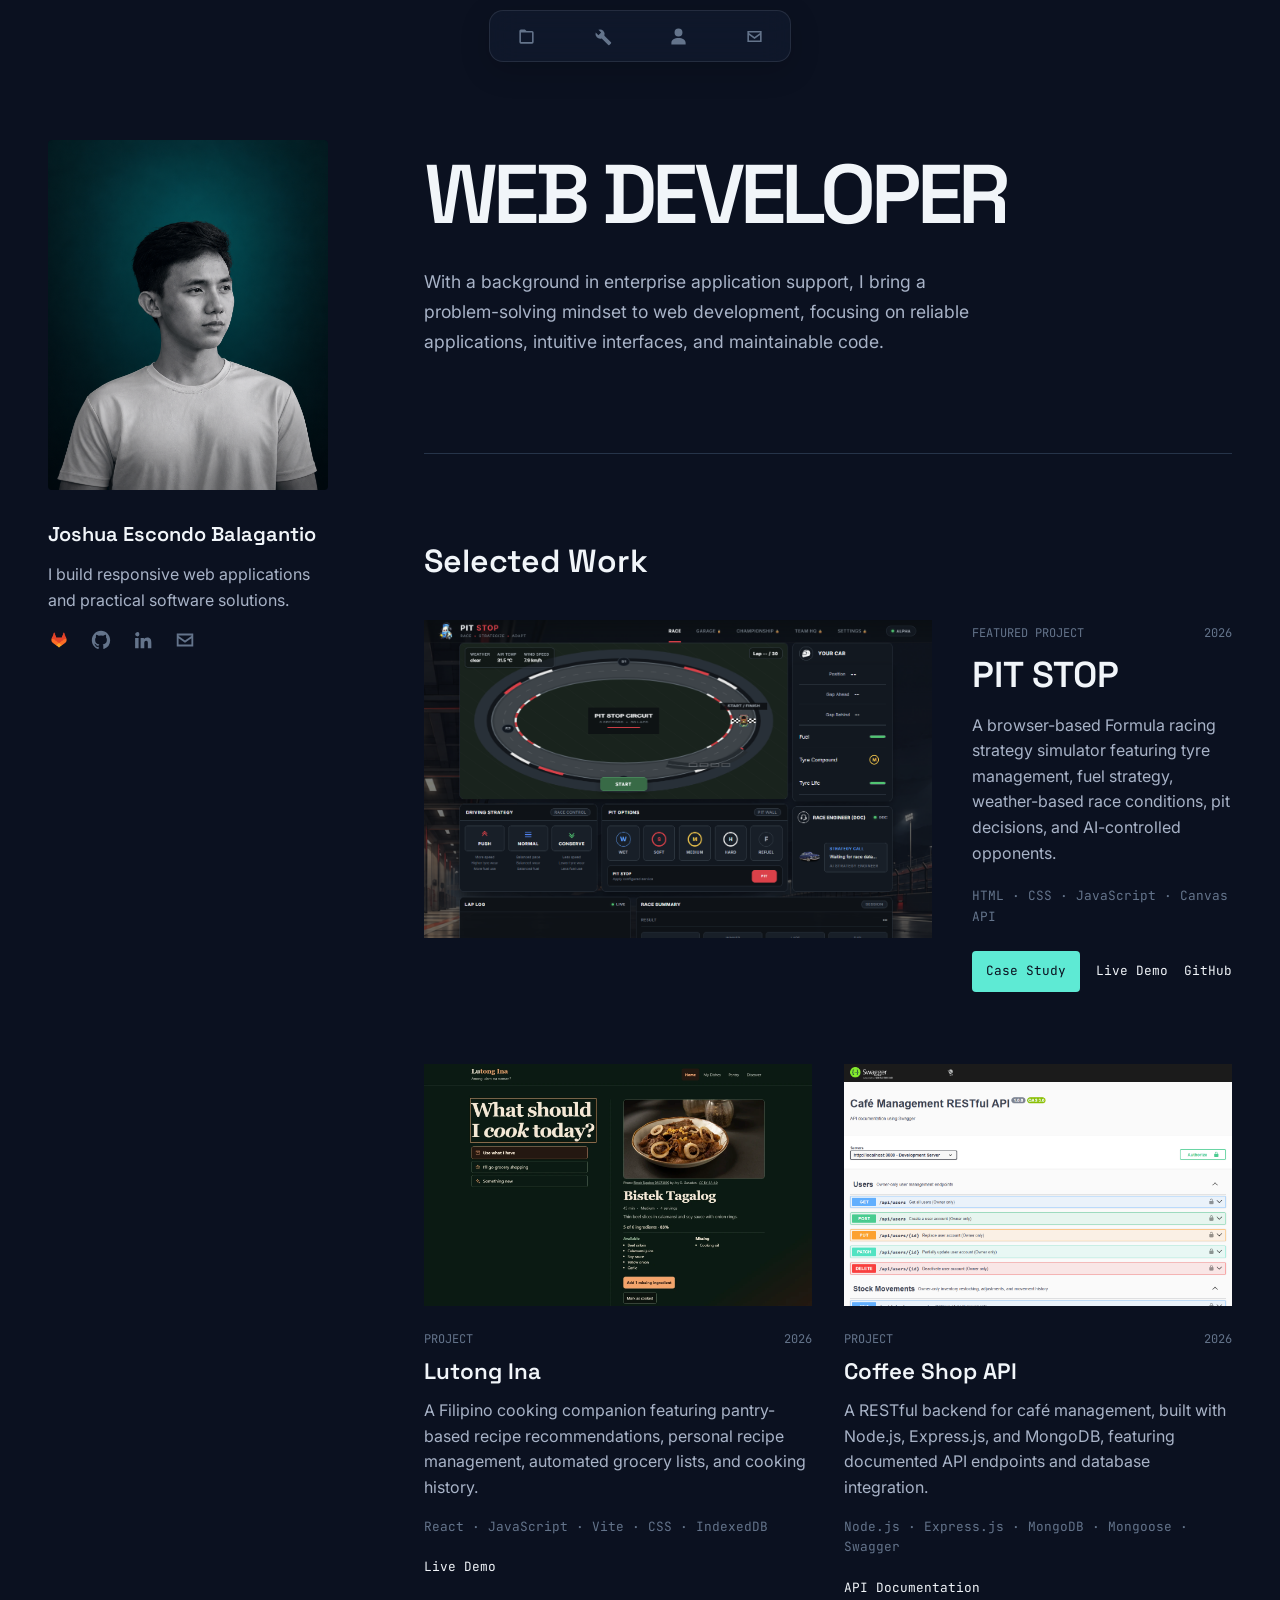
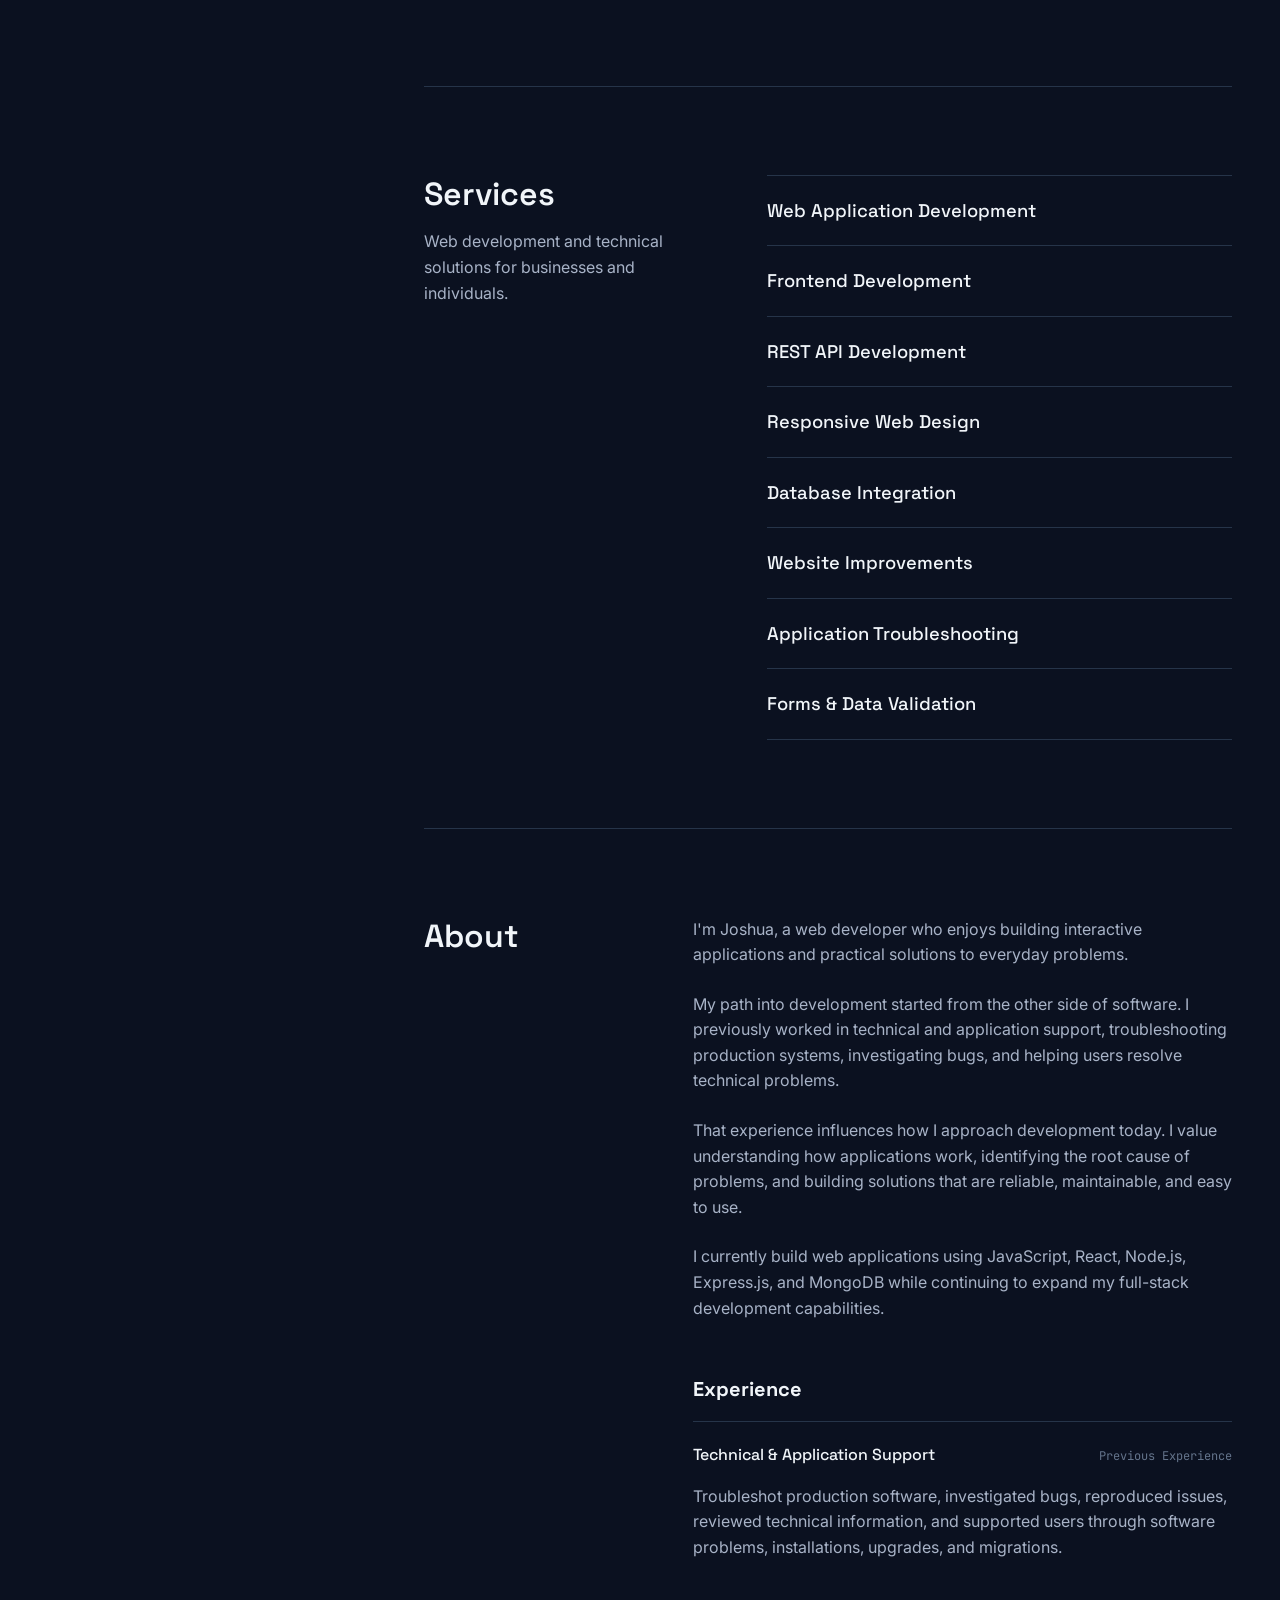
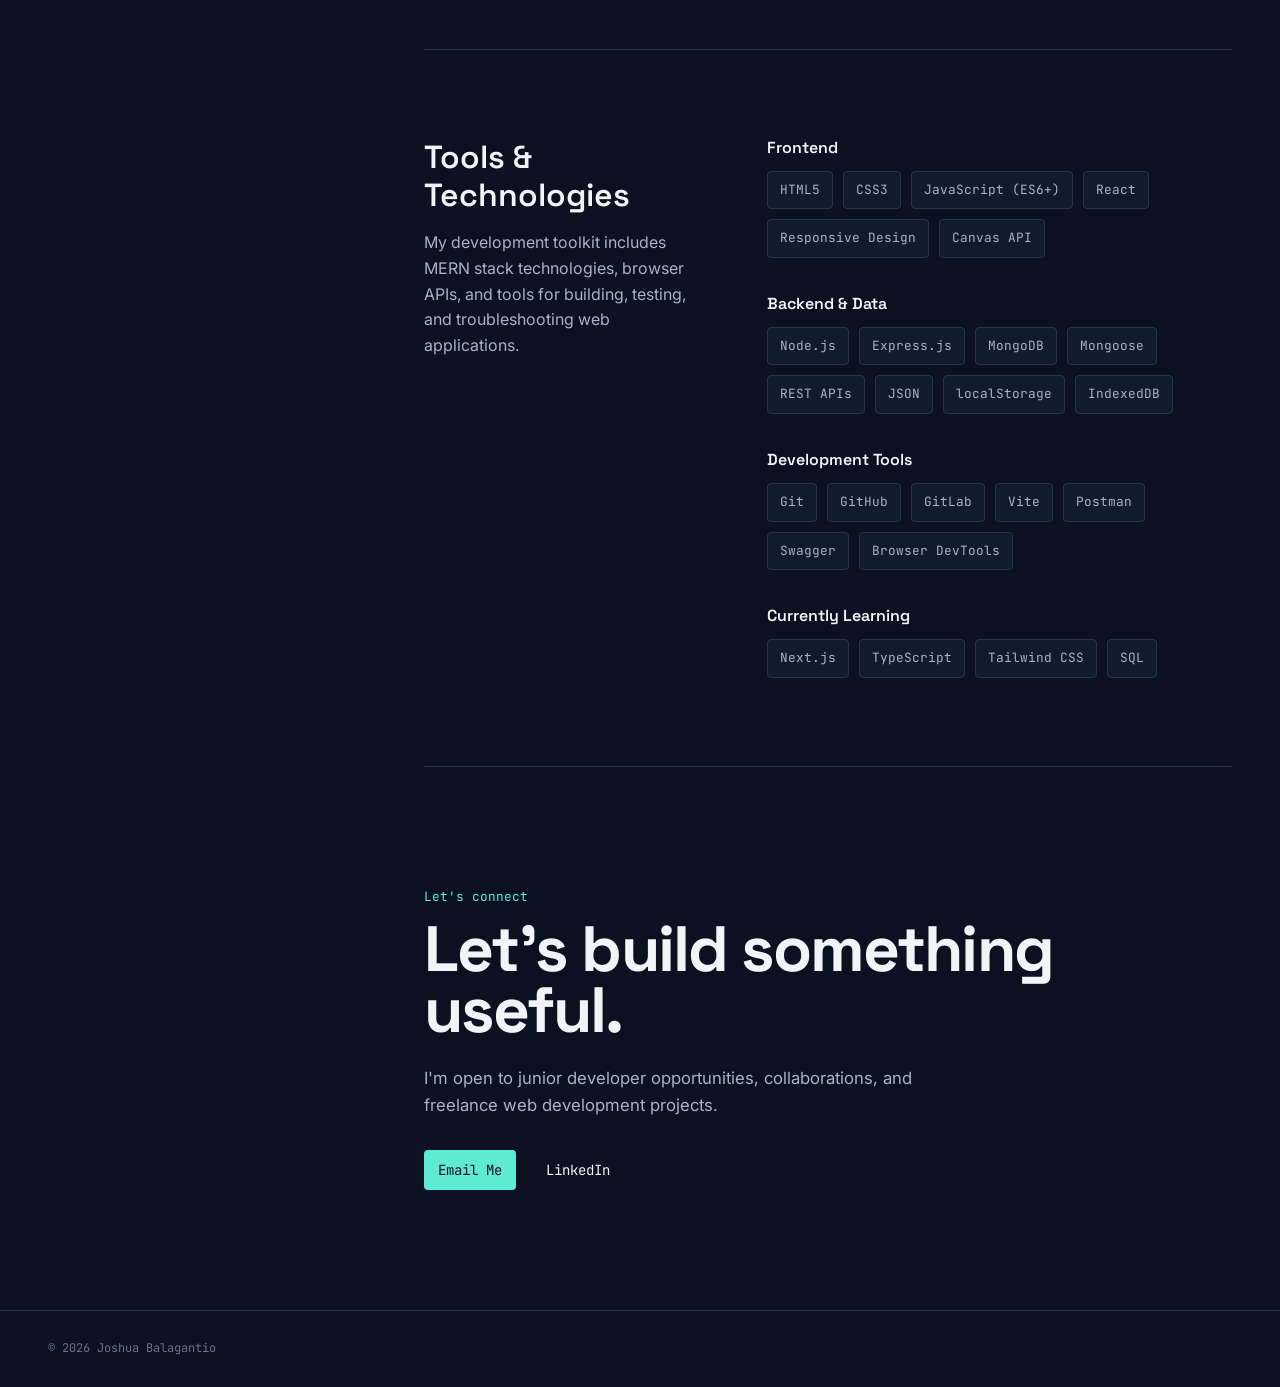
==== commit 00476f68: "feat: update featured projects with Lutong Ina and Coffee Shop API" ====
--- a/index.html
+++ b/index.html
@@ -151,7 +151,7 @@
                     <div class="project-preview project-preview-featured">
                         <img
                             src="assets/projects/Projects preview/pit-stop-preview.png"
-                            alt="Placeholder preview for PIT STOP"
+                            alt="PIT STOP race dashboard showing the circuit map, tyre and fuel status, and pit controls"
                         >
                     </div>
 
@@ -165,13 +165,12 @@
                         <h3>PIT STOP</h3>
 
                         <p class="project-description">
-                            A browser-based Formula racing strategy simulator built
-                            around tyre management, fuel strategy, changing weather,
-                            pit decisions, and competing AI drivers.
+                            A browser-based Formula racing strategy simulator featuring tyre management,
+                            fuel strategy, weather-based race conditions, pit decisions, and AI-controlled opponents.
                         </p>
 
                         <p class="project-tech">
-                            HTML · CSS · JavaScript · Canvas
+                            HTML · CSS · JavaScript · Canvas API
                         </p>
 
                         <div class="project-actions">
@@ -199,8 +198,8 @@
 
                         <div class="project-preview">
                             <img
-                                src="assets/projects/Projects preview/smart-door-lock-preview.png"
-                                alt="Preview of the Smart Door Lock project"
+                                src="assets/projects/Projects preview/lutong-ina-preview.webp"
+                                alt="Lutong Ina Home showing cooking options and a Sinigang na Baboy recipe recommendation"
                             >
                         </div>
 
@@ -211,74 +210,65 @@
                                 <span>2026</span>
                             </div>
 
-                            <h3>Smart Door Lock</h3>
+                            <h3>Lutong Ina</h3>
 
                             <p class="project-description">
-                                A terminal-based smart door lock simulation with PIN
-                                authentication, state-driven interactions, and failed
-                                access handling.
+                                A Filipino cooking companion featuring pantry-based recipe recommendations,
+                                personal recipe management, automated grocery lists, and cooking history.
                             </p>
 
                             <p class="project-tech">
-                                JavaScript · Node.js
+                                React · JavaScript · Vite · CSS · IndexedDB
                             </p>
 
                             <div class="project-actions">
                                 <a
-                                    href="https://github.com/jbalagantio/Smart-Door-Lock"
-                                    target="_blank"
-                                    rel="noopener noreferrer"
-                                >
-                                    GitHub
-                                </a>
-                            </div>
-
-                        </div>
-                    </article>
-
-
-                    <article class="project-card">
-
-                        <div class="project-preview">
-                            <img
-                                src="assets/projects/Projects preview/pebble-preview.png"
-                                alt="Preview of the Pebble application"
-                            >
-                        </div>
-
-                        <div class="project-content">
-
-                            <div class="project-meta">
-                                <span>Project</span>
-                                <span>2026</span>
-                            </div>
-
-                            <h3>Pebble</h3>
-
-                            <p class="project-description">
-                                A minimal planning application built around breaking
-                                larger goals into smaller, manageable steps.
-                            </p>
-
-                            <p class="project-tech">
-                                HTML · CSS · JavaScript
-                            </p>
-
-                            <div class="project-actions">
-                                <a
-                                    href="https://jbalagantio.github.io/Pebble/"
+                                    href="https://lutong-ina.onrender.com/"
                                     target="_blank"
                                     rel="noopener noreferrer"
                                 >
                                     Live Demo
                                 </a>
-
+                            </div>
+
+                        </div>
+                    </article>
+
+
+                    <article class="project-card">
+
+                        <div class="project-preview">
+                            <img
+                                src="assets/projects/Projects preview/coffee-shop-api-preview.png"
+                                alt="Coffee Shop API Swagger overview showing the API title and color-coded HTTP operations"
+                            >
+                        </div>
+
+                        <div class="project-content">
+
+                            <div class="project-meta">
+                                <span>Project</span>
+                                <span>2026</span>
+                            </div>
+
+                            <h3>Coffee Shop API</h3>
+
+                            <p class="project-description">
+                                A RESTful backend for café management, built with Node.js, Express.js, and MongoDB,
+                                featuring documented API endpoints and database integration.
+                            </p>
+
+                            <p class="project-tech">
+                                Node.js · Express.js · MongoDB · Mongoose · Swagger
+                            </p>
+
+                            <div class="project-actions">
                                 <a
-                                    href="https://github.com/jbalagantio"
+                                    href="https://cafe-management-api-ekeo.onrender.com/api-docs/"
                                     target="_blank"
                                     rel="noopener noreferrer"
                                 >
-                                    GitHub
+                                    API Documentation
                                 </a>
                             </div>
 
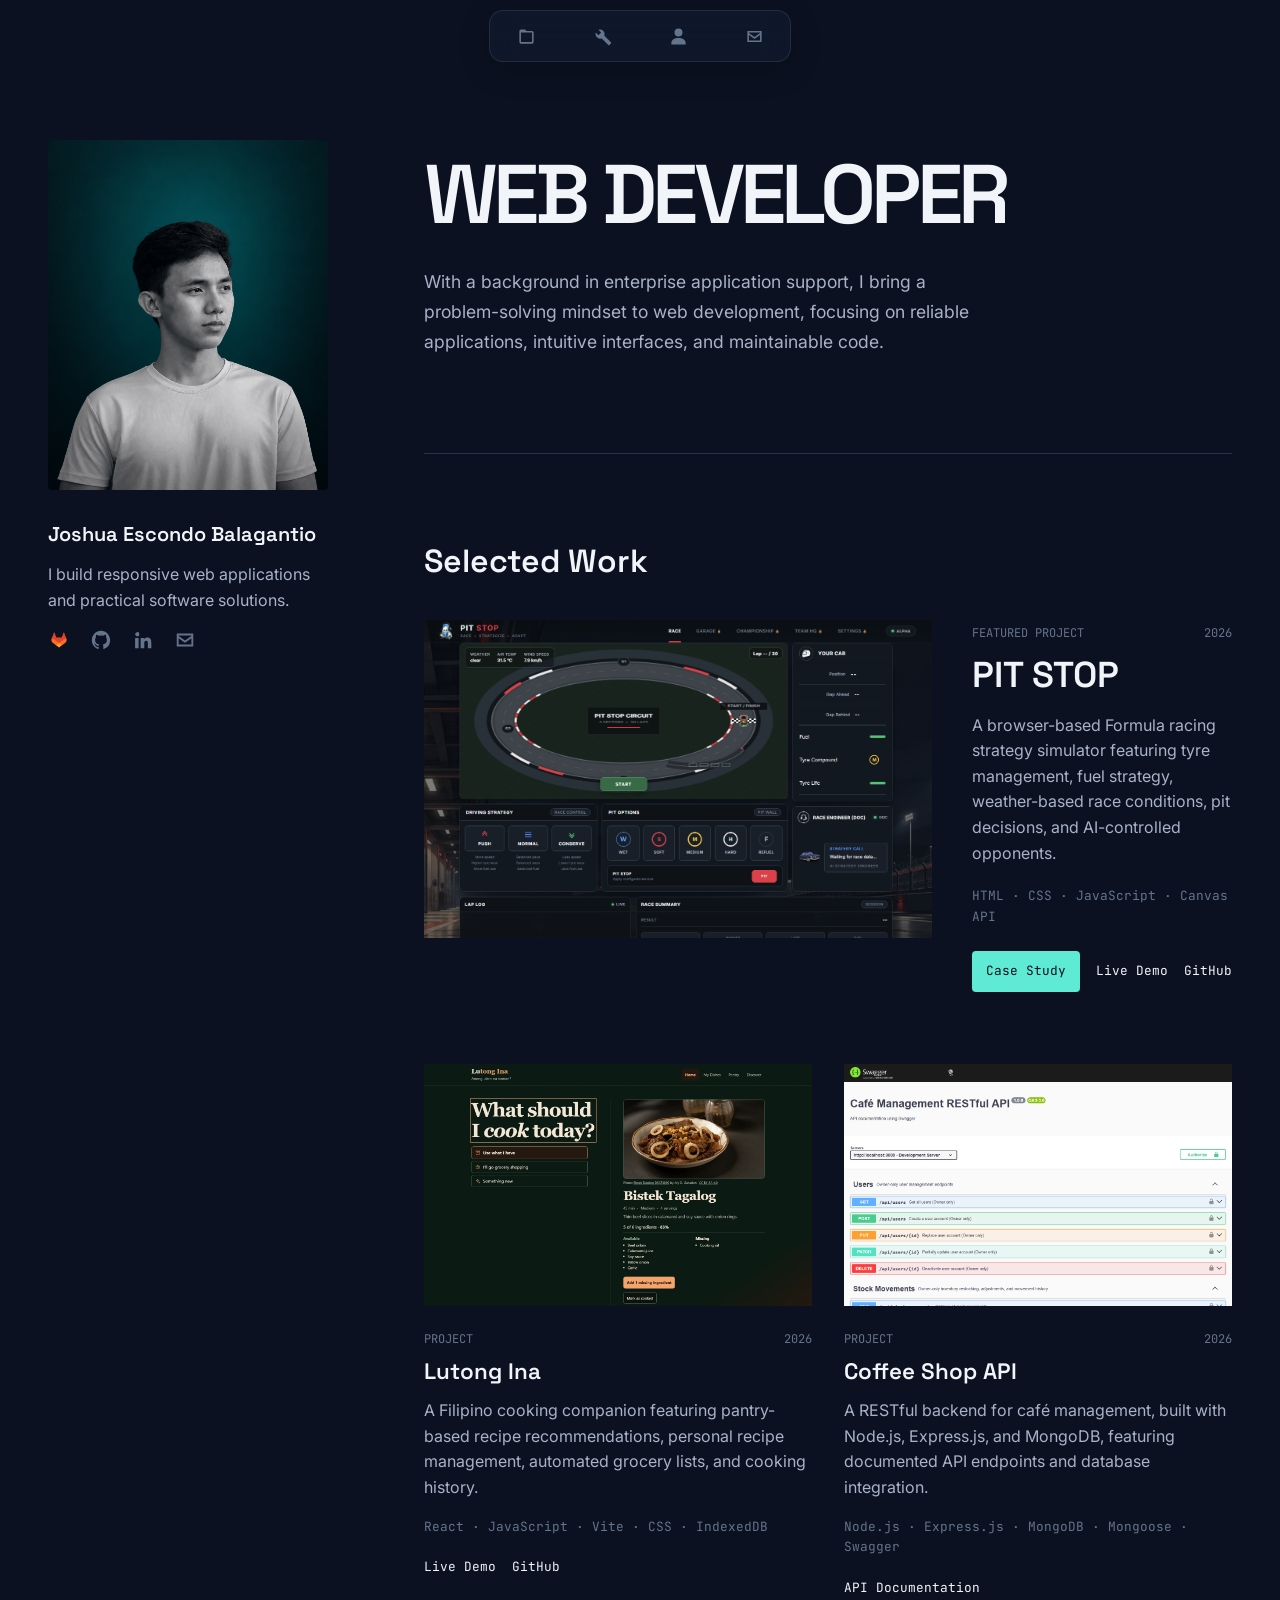
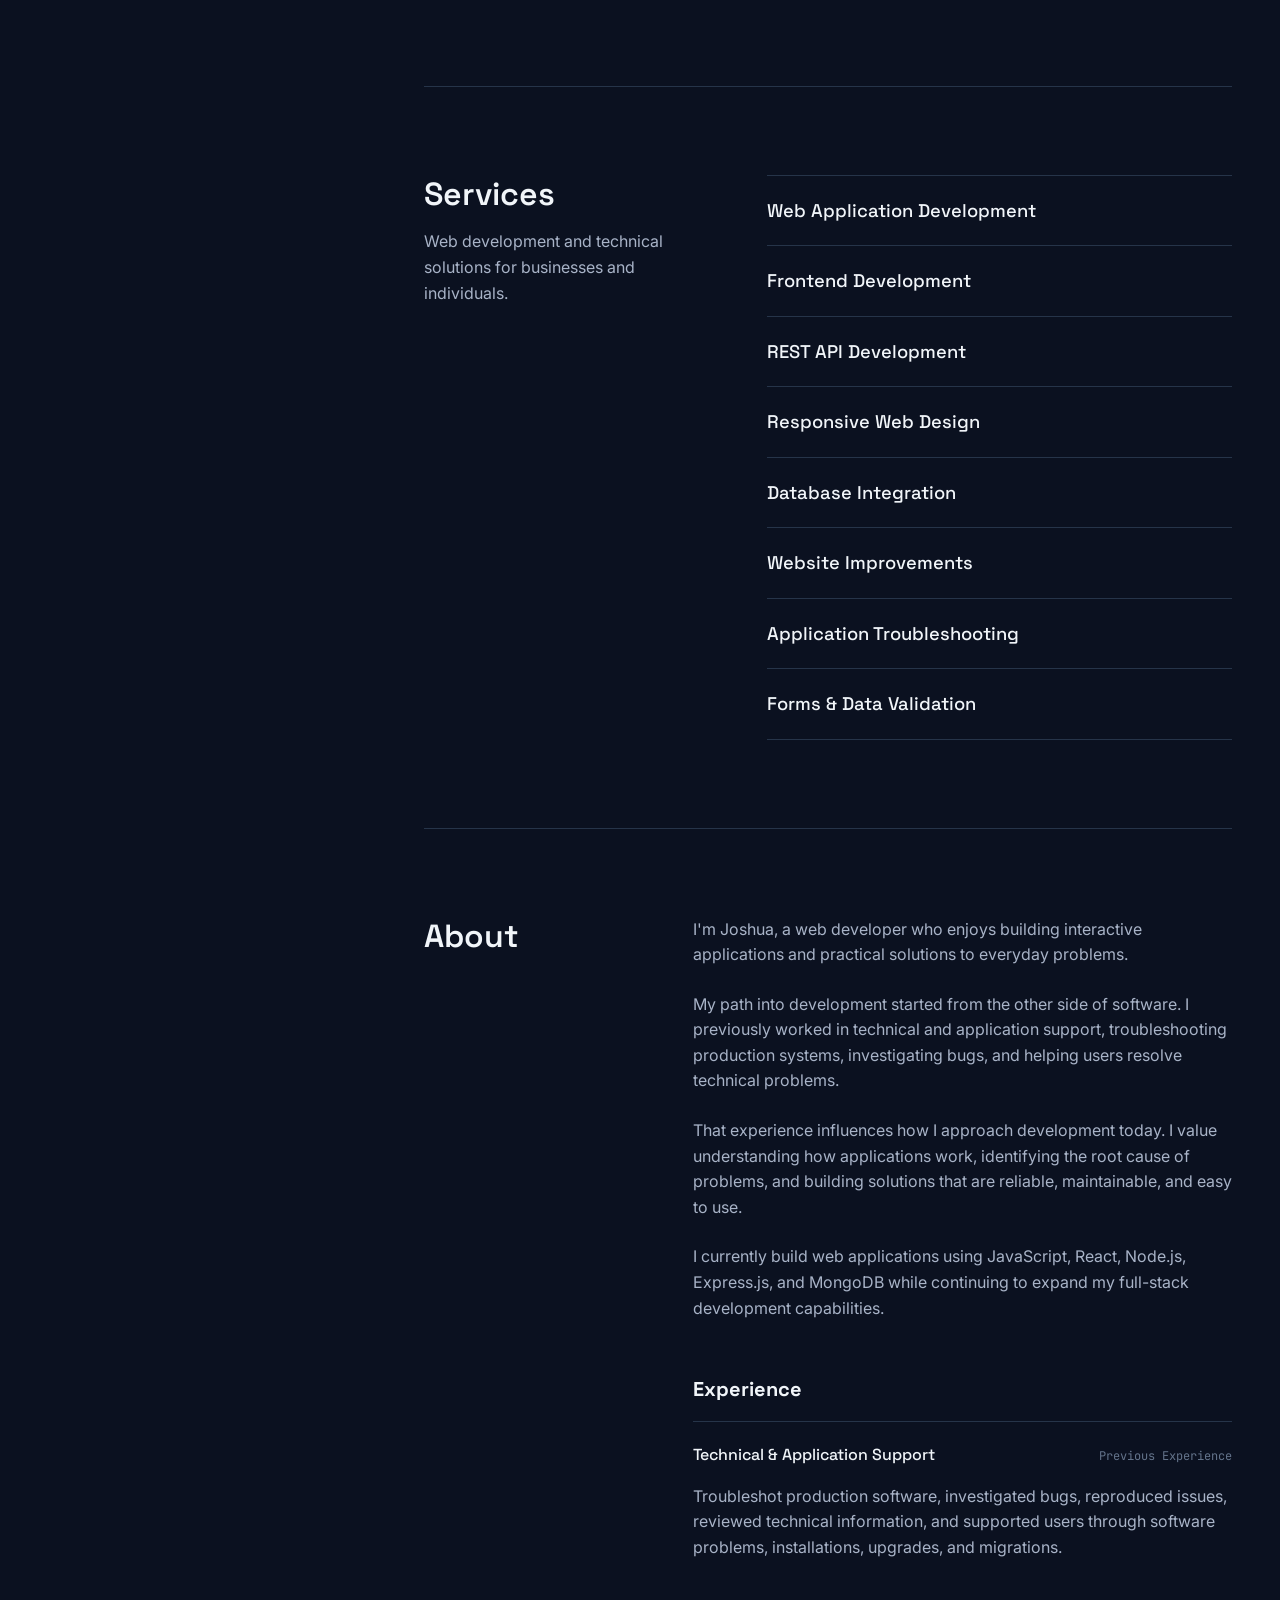
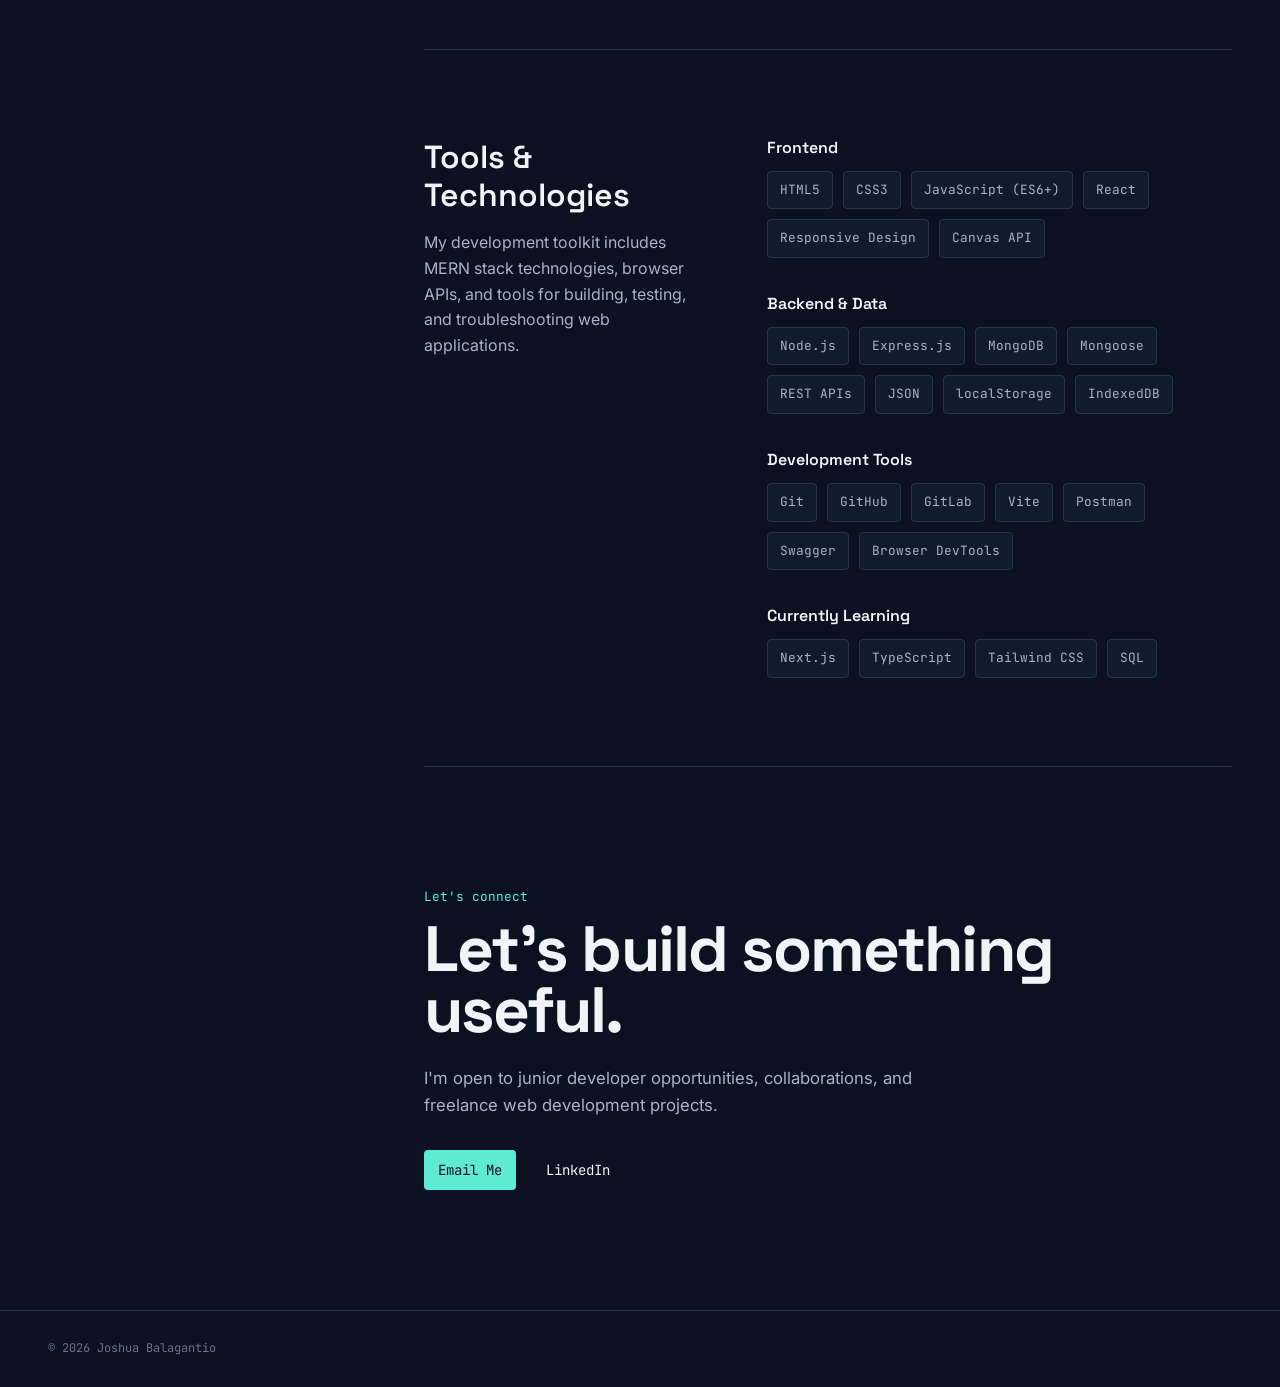
==== commit cfd423ef: "fix: correct project preview accessibility and source links" ====
--- a/index.html
+++ b/index.html
@@ -199,7 +199,7 @@
                         <div class="project-preview">
                             <img
                                 src="assets/projects/Projects preview/lutong-ina-preview.webp"
-                                alt="Lutong Ina Home showing cooking options and a Sinigang na Baboy recipe recommendation"
+                                alt="Lutong Ina Home showing a Bistek Tagalog recommendation and pantry ingredient coverage"
                             >
                         </div>
 
@@ -228,6 +228,14 @@
                                     rel="noopener noreferrer"
                                 >
                                     Live Demo
+                                </a>
+
+                                <a
+                                    href="https://github.com/jbalagantio/Lutong-ina"
+                                    target="_blank"
+                                    rel="noopener noreferrer"
+                                >
+                                    GitHub
                                 </a>
                             </div>
 
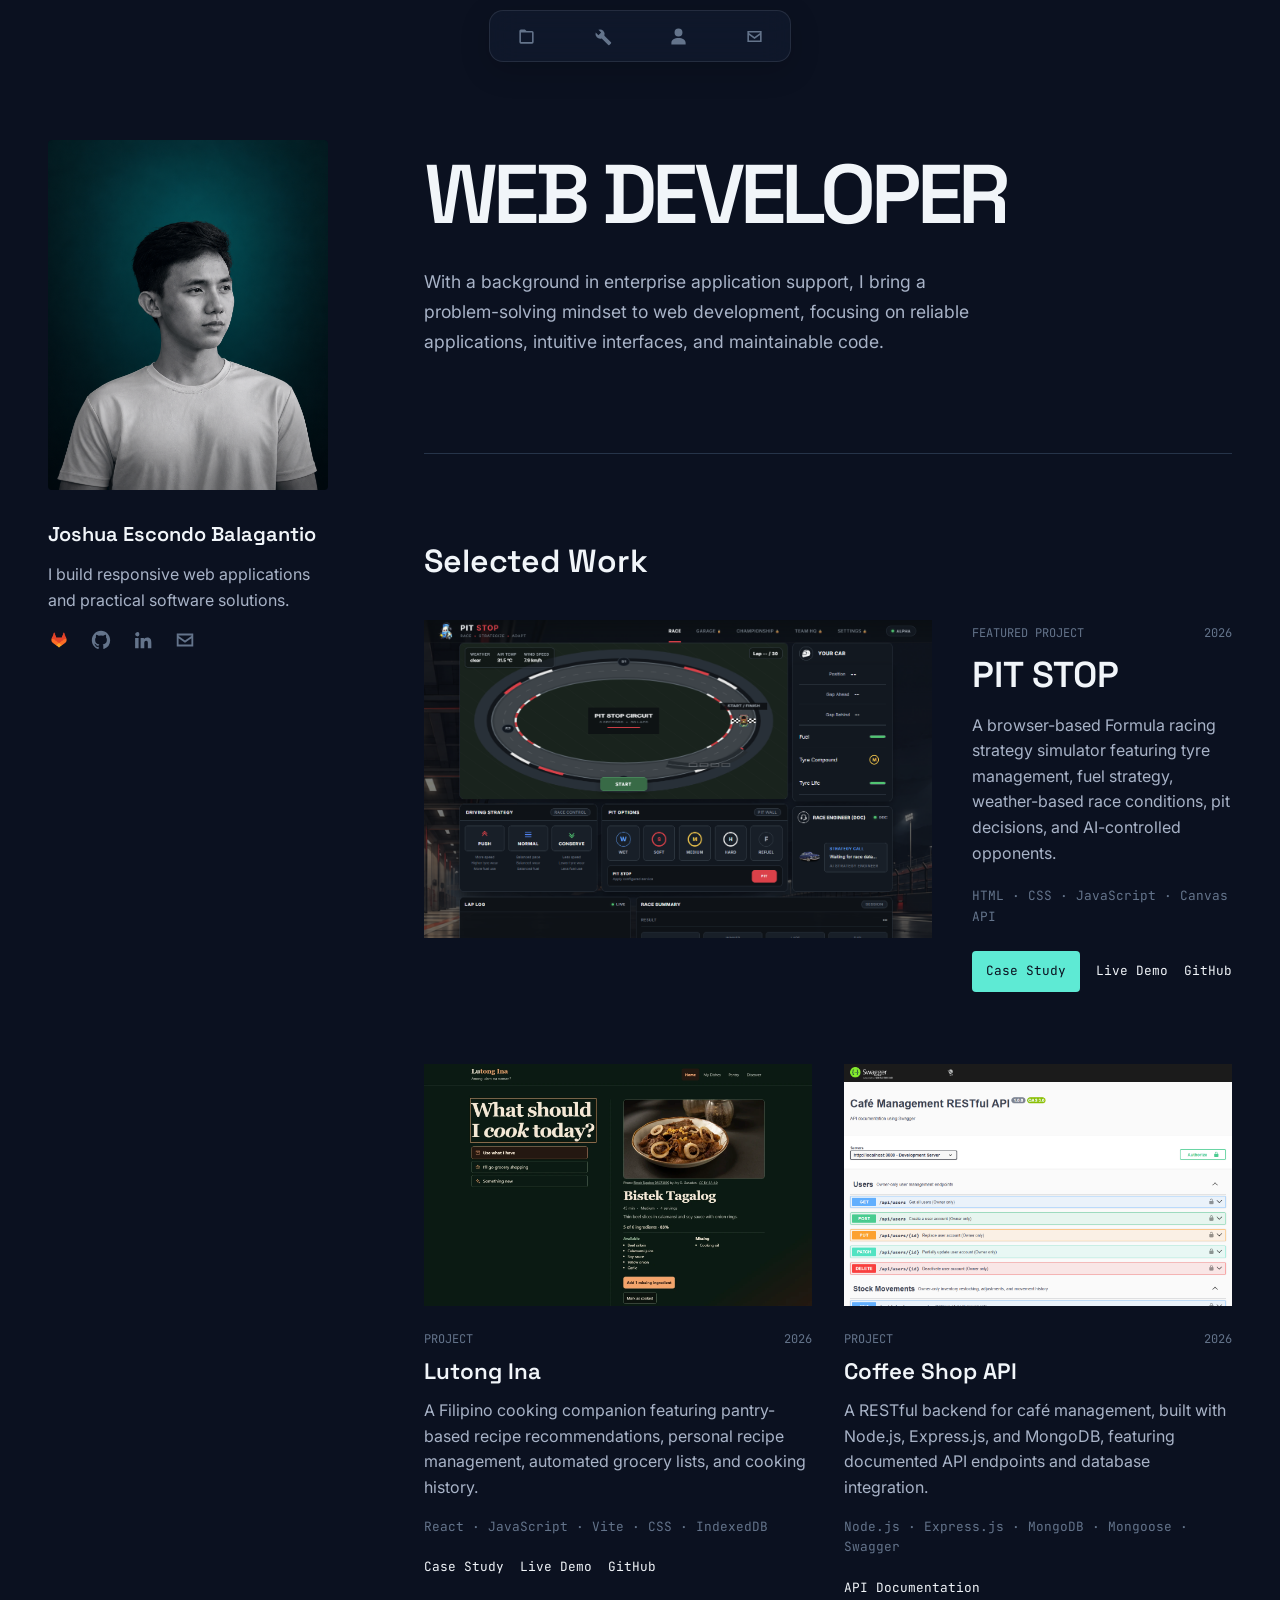
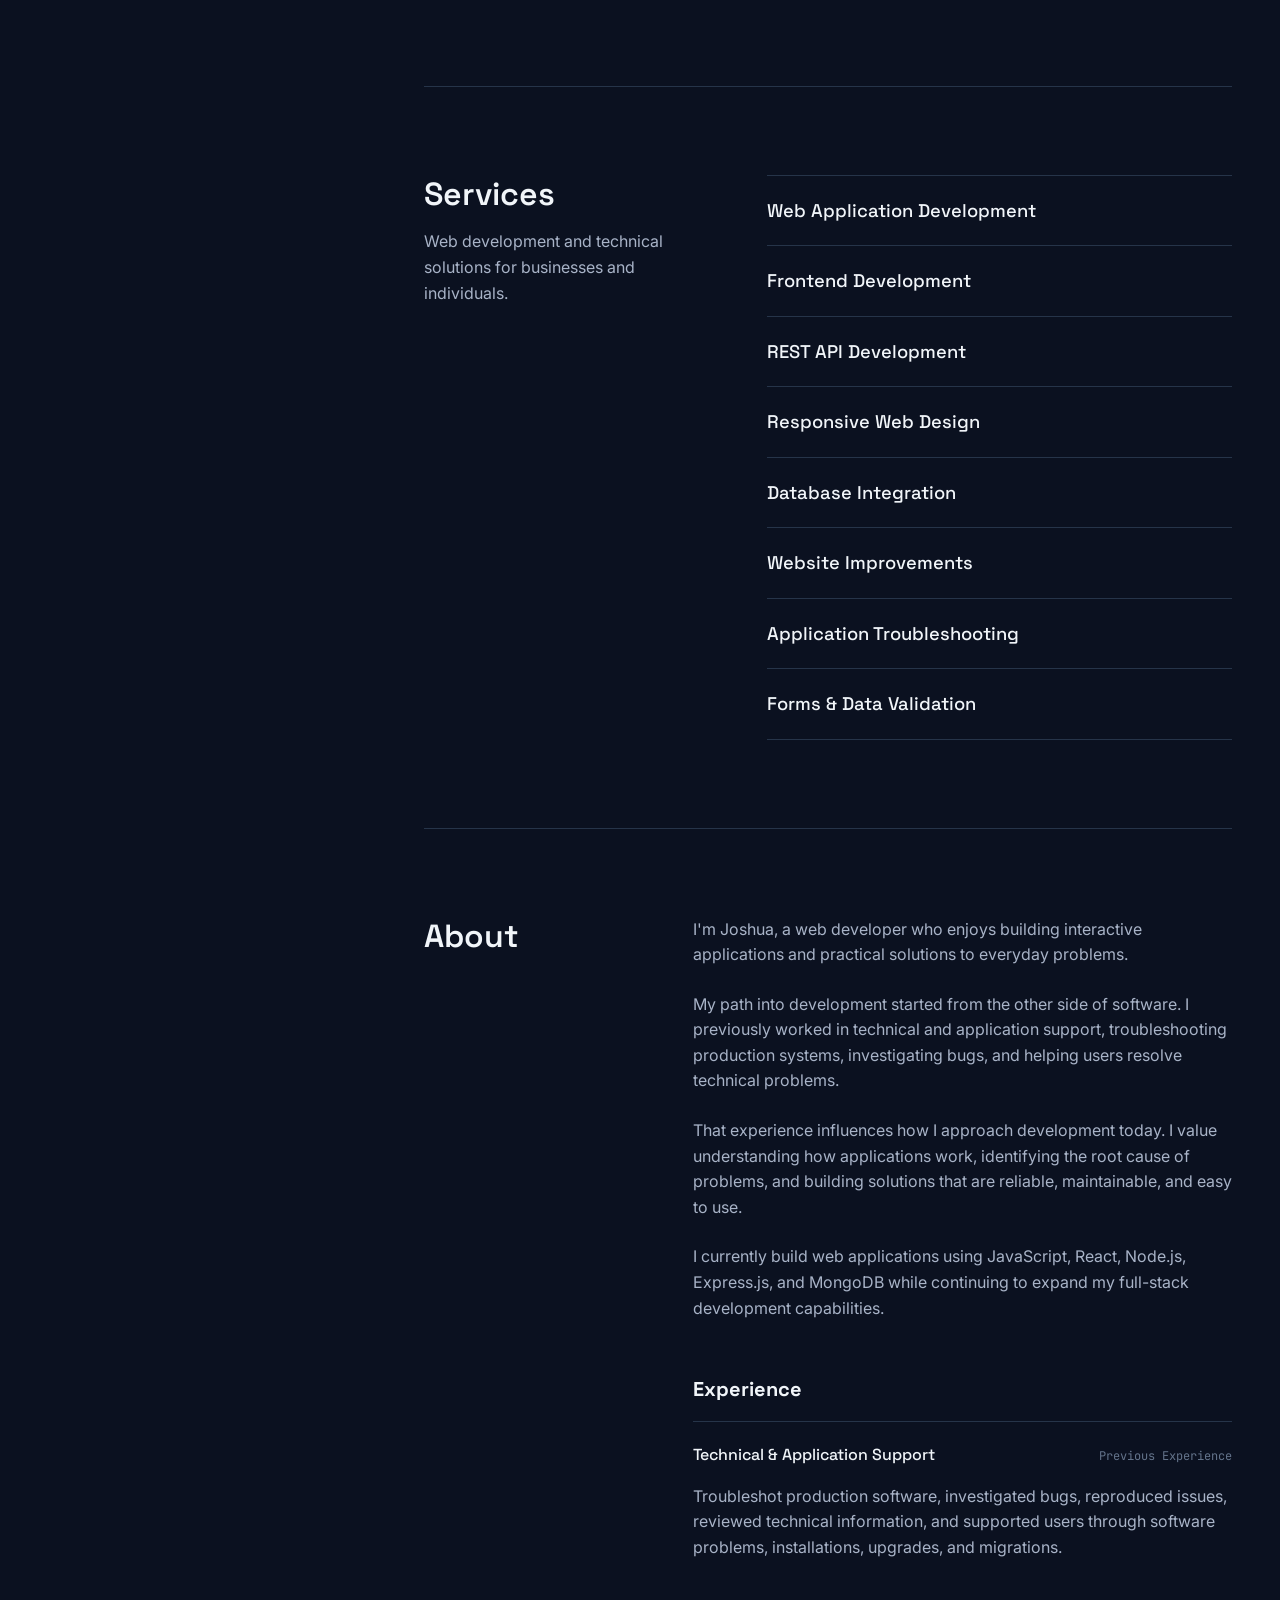
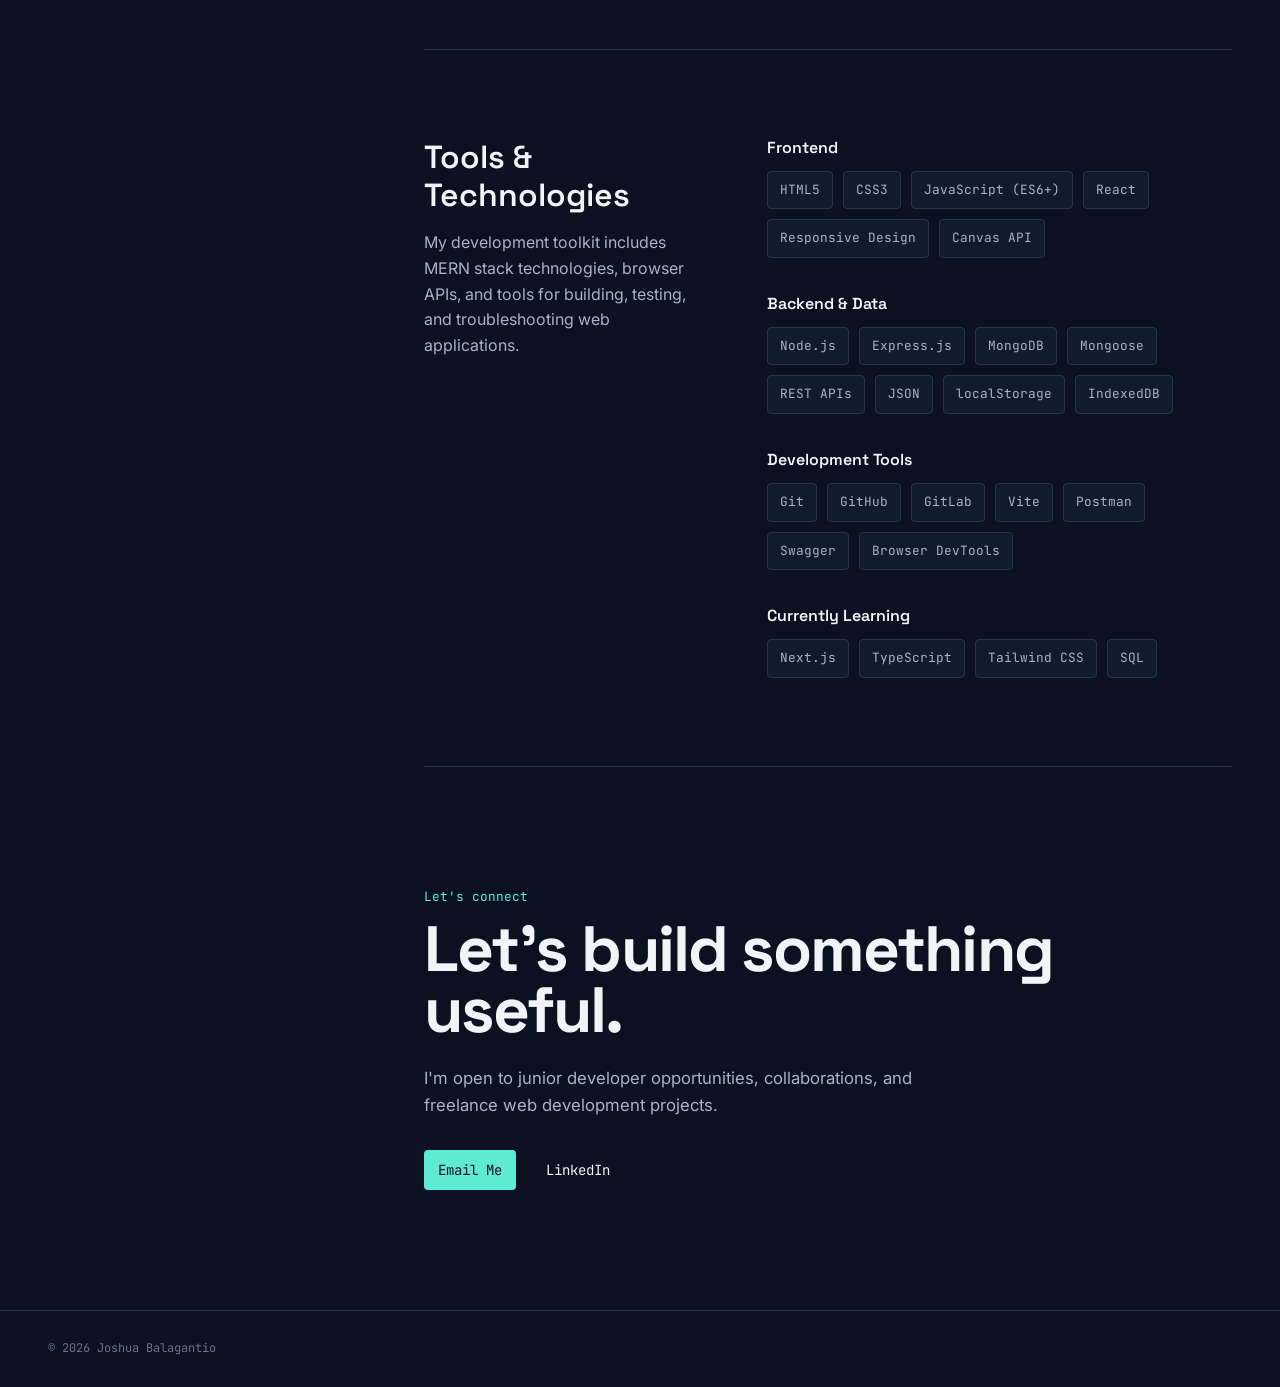
==== commit 7e610294: "feat: add Lutong Ina engineering case study" ====
--- a/index.html
+++ b/index.html
@@ -222,6 +222,10 @@
                             </p>
 
                             <div class="project-actions">
+                                <a href="projects/lutong-ina.html">
+                                    Case Study
+                                </a>
+
                                 <a
                                     href="https://lutong-ina.onrender.com/"
                                     target="_blank"
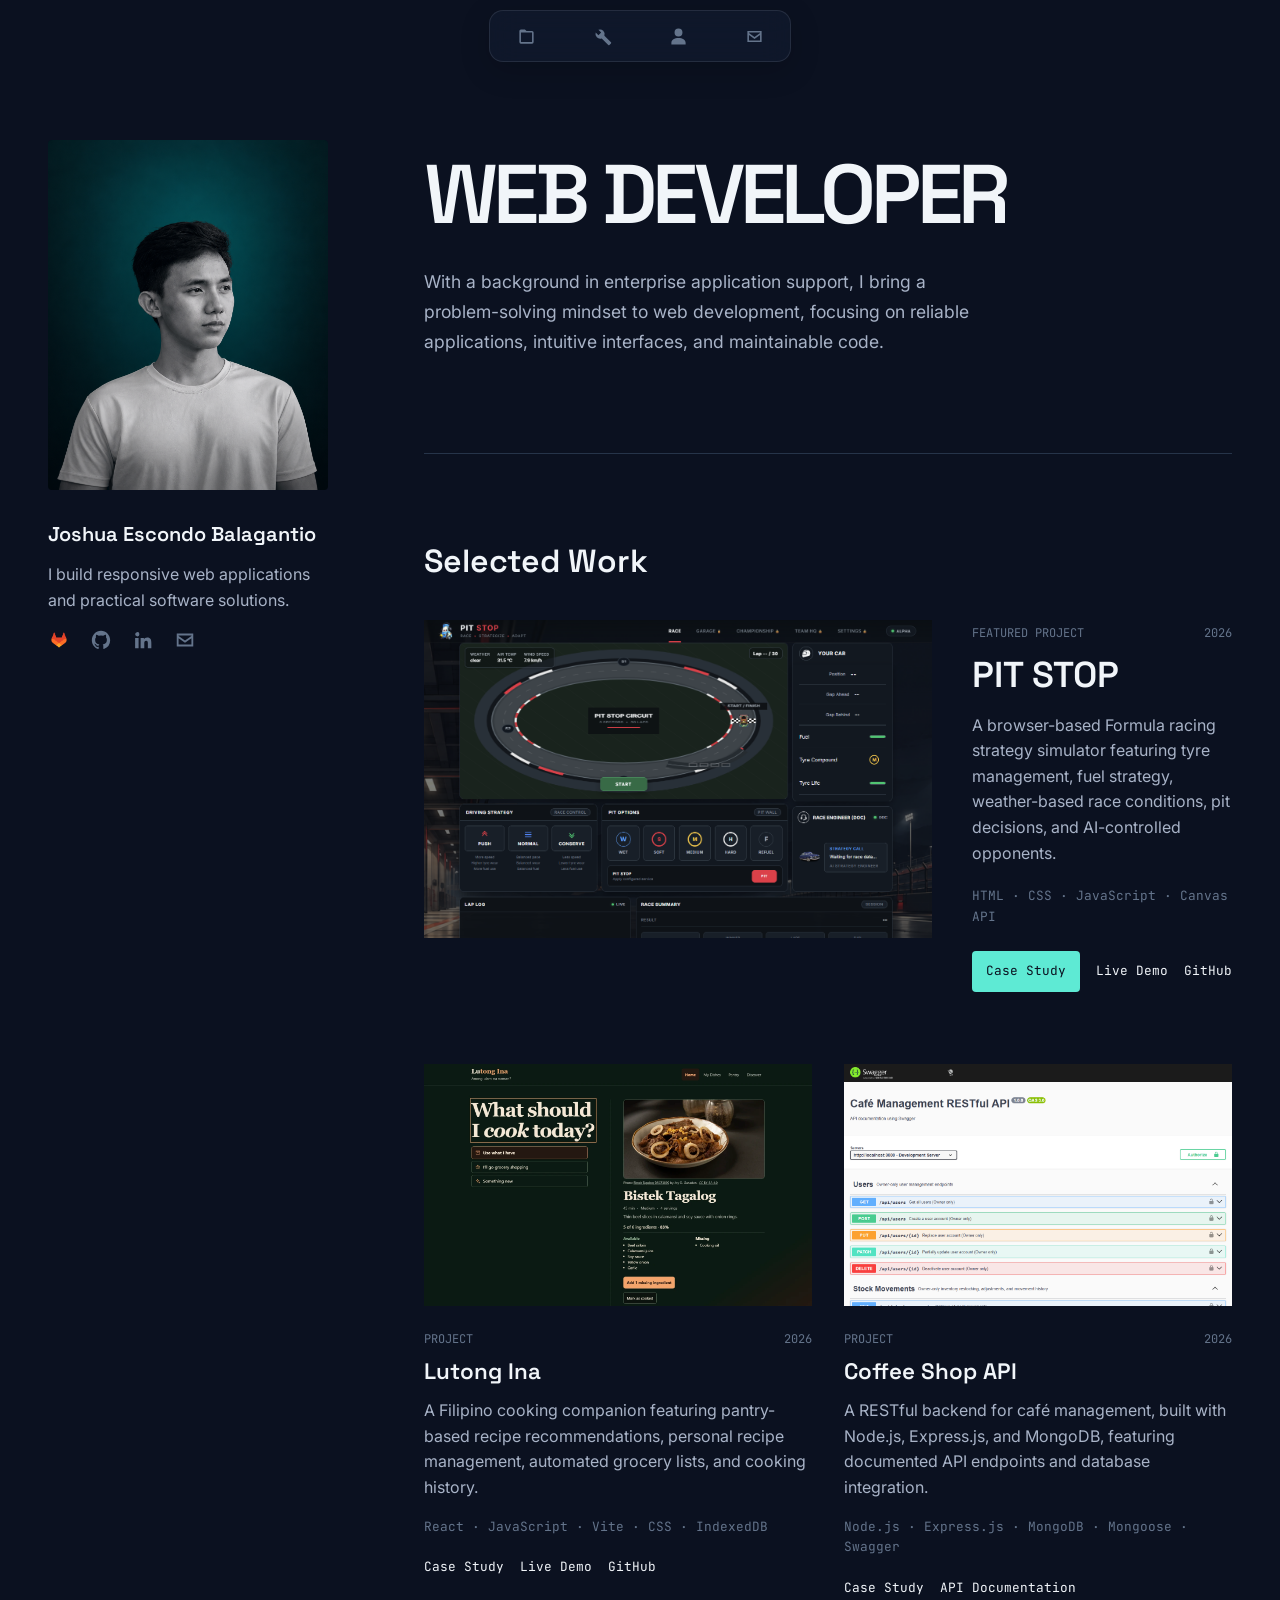
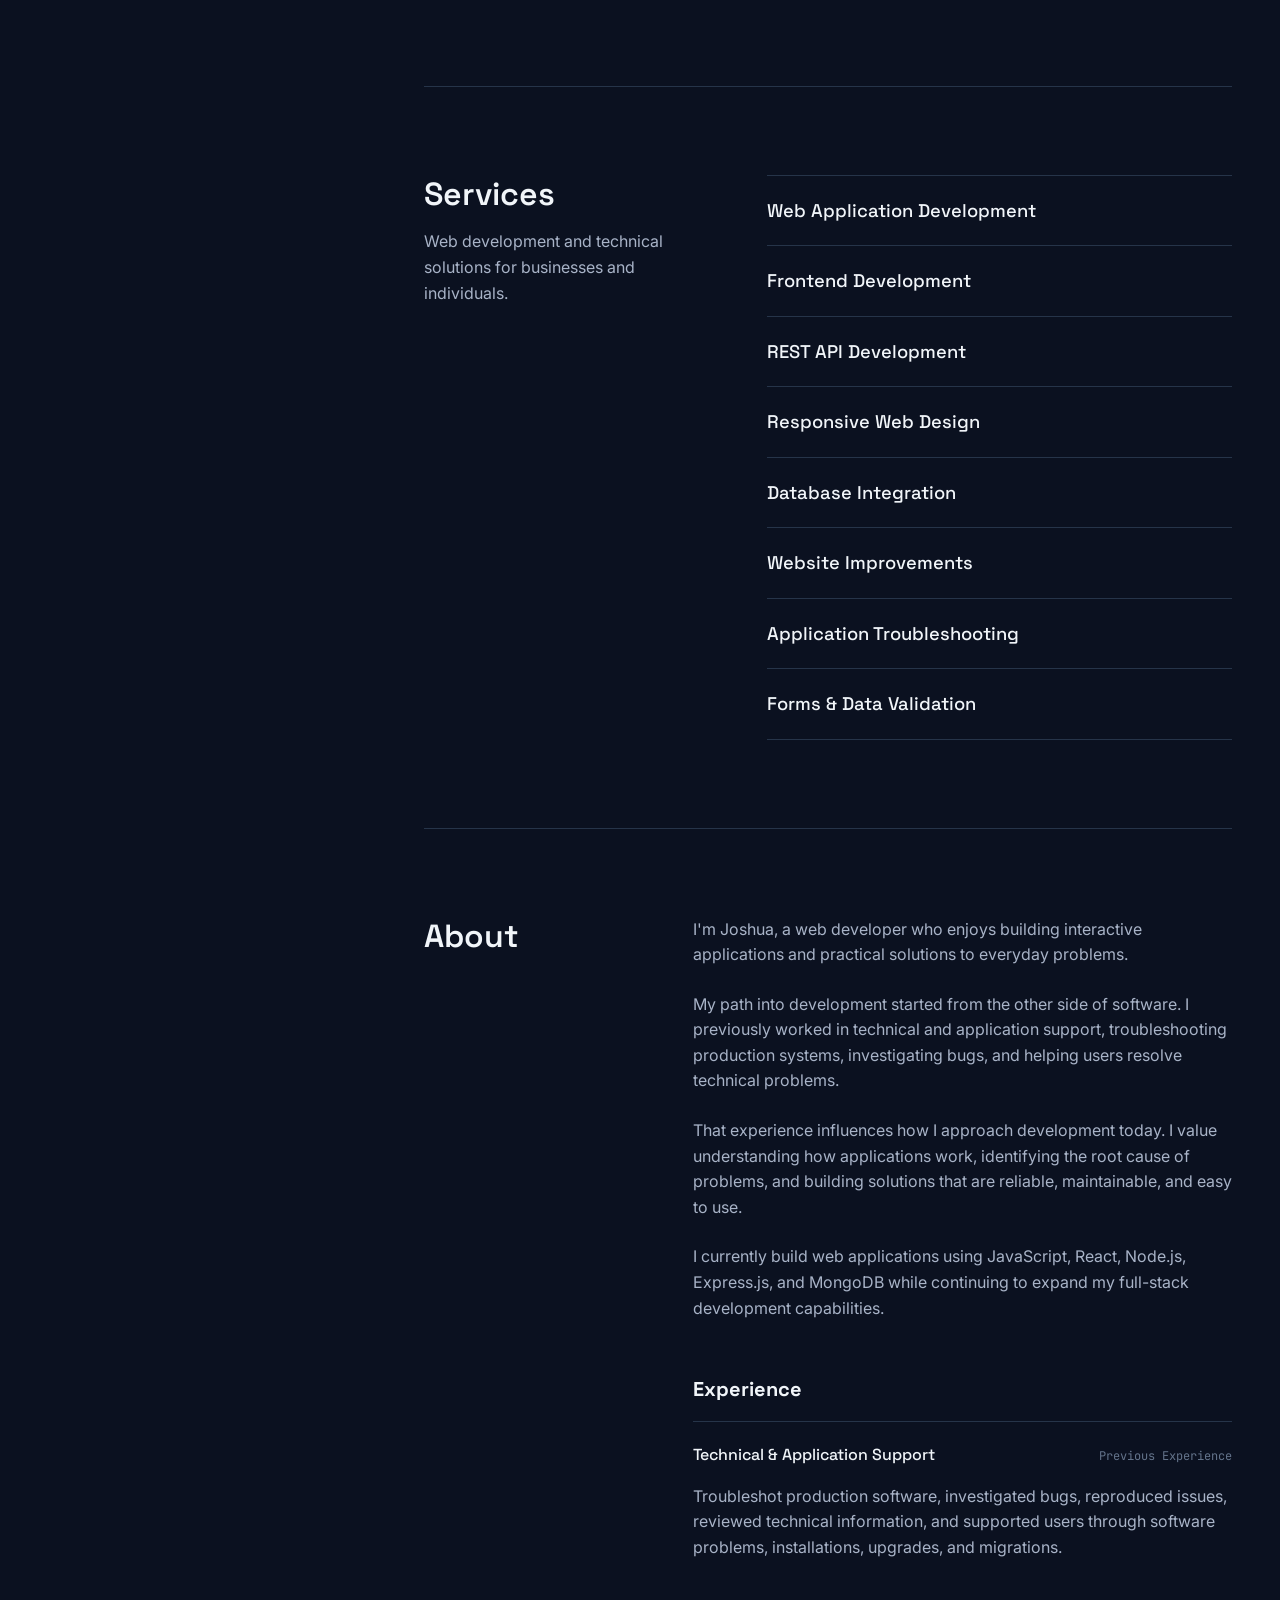
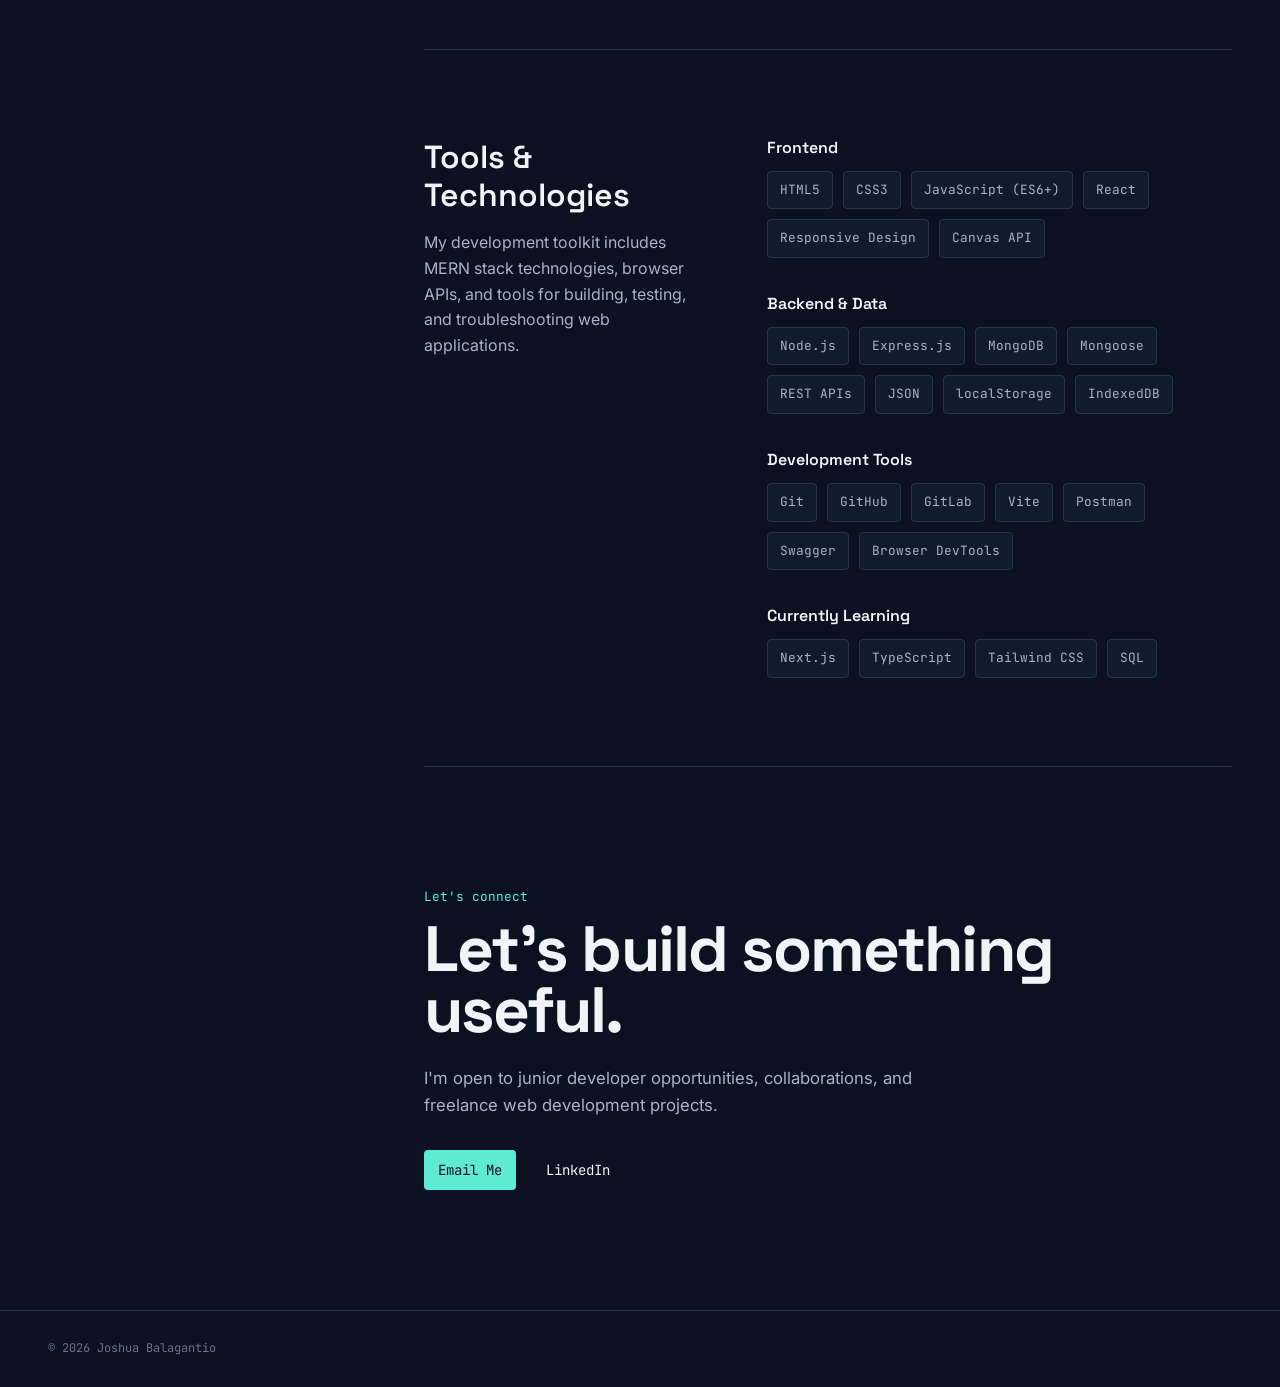
==== commit e2fc613b: "feat: add Coffee Shop API engineering case study" ====
--- a/index.html
+++ b/index.html
@@ -275,6 +275,10 @@
                             </p>
 
                             <div class="project-actions">
+                                <a href="projects/coffee-shop-api.html">
+                                    Case Study
+                                </a>
+
                                 <a
                                     href="https://cafe-management-api-ekeo.onrender.com/api-docs/"
                                     target="_blank"
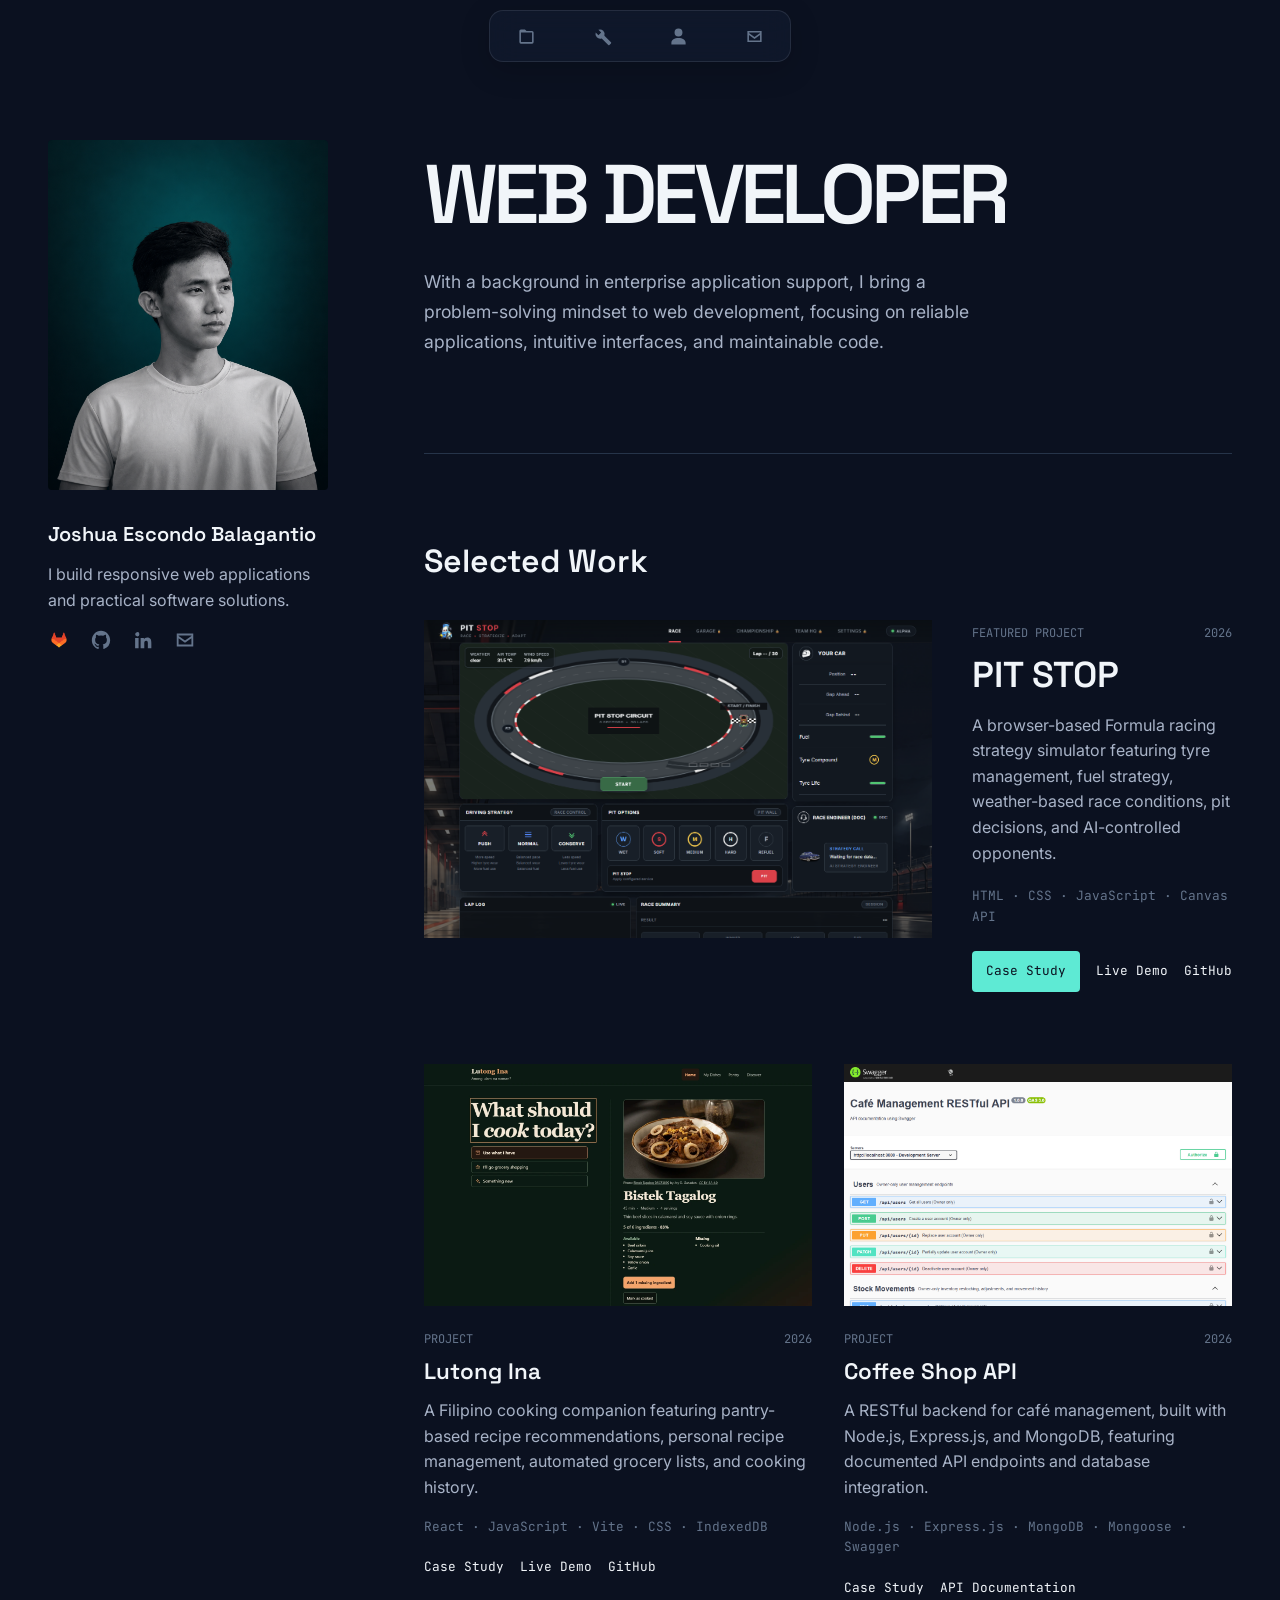
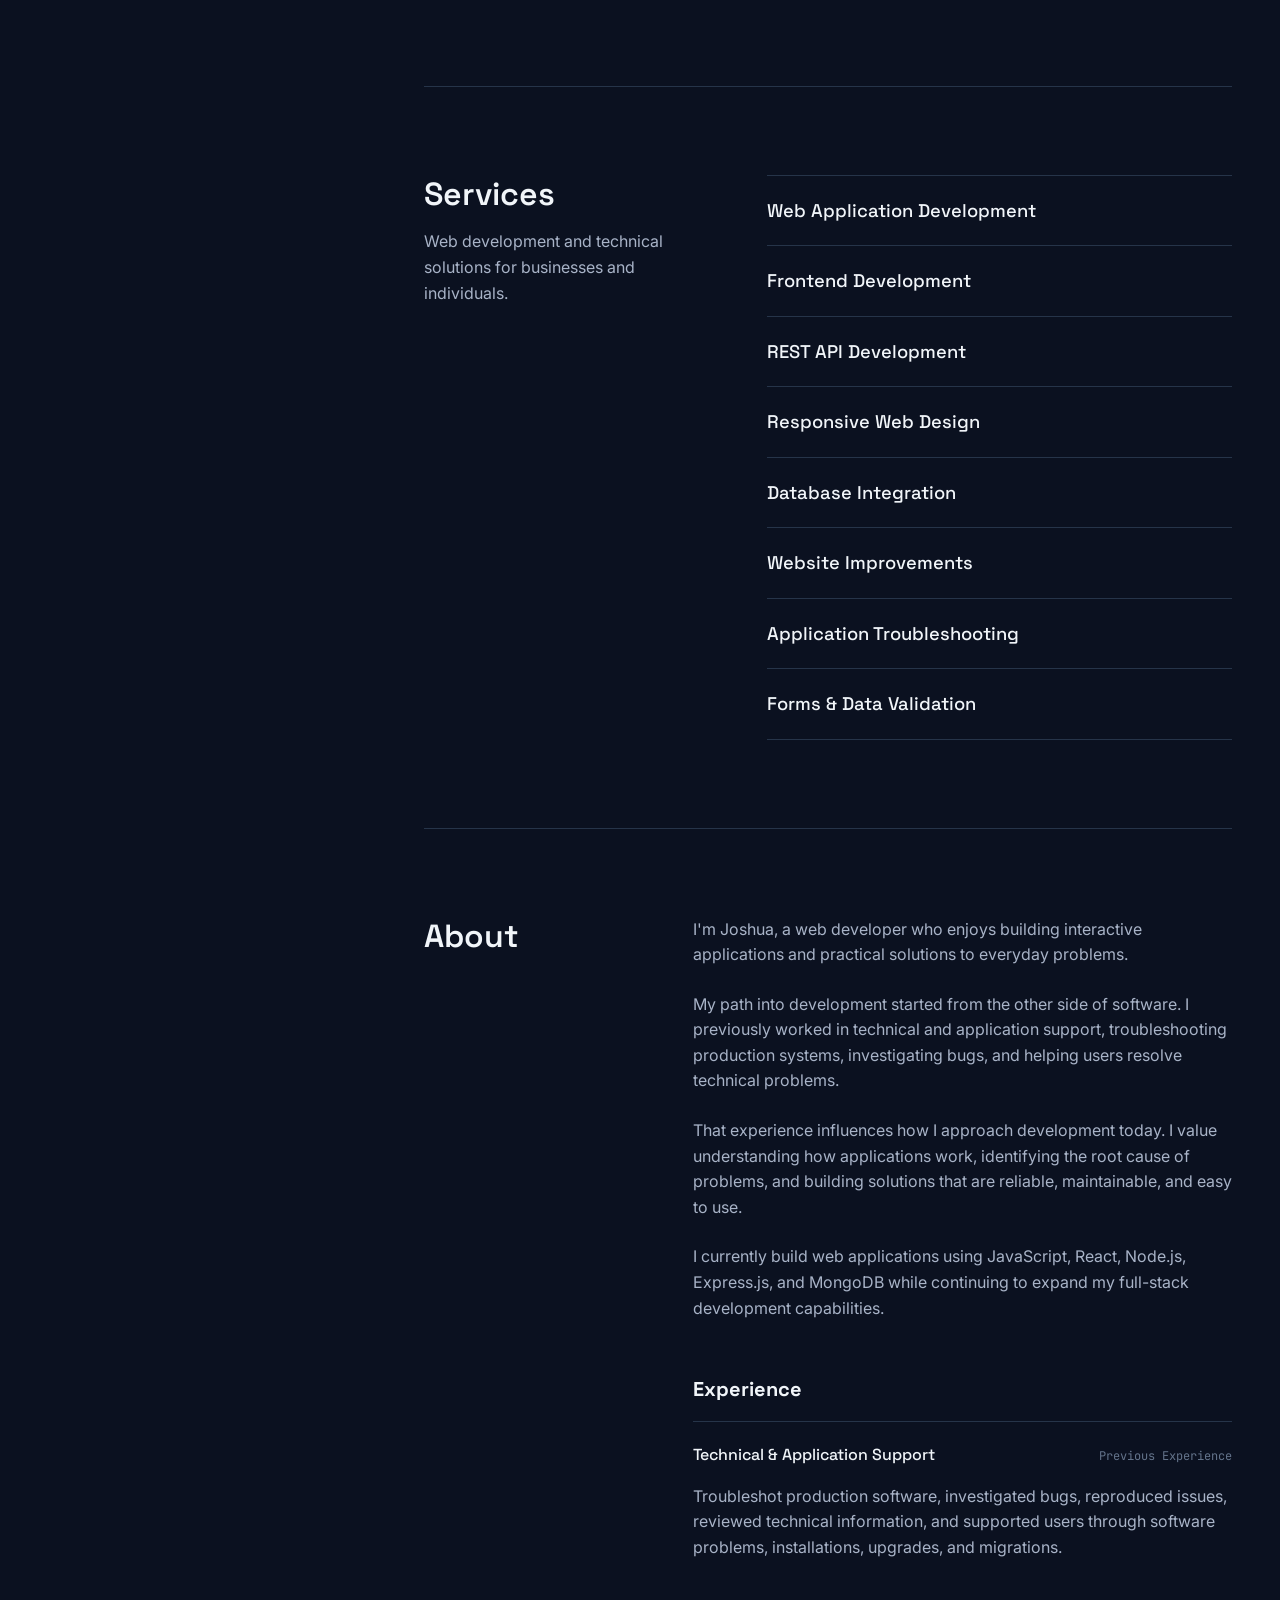
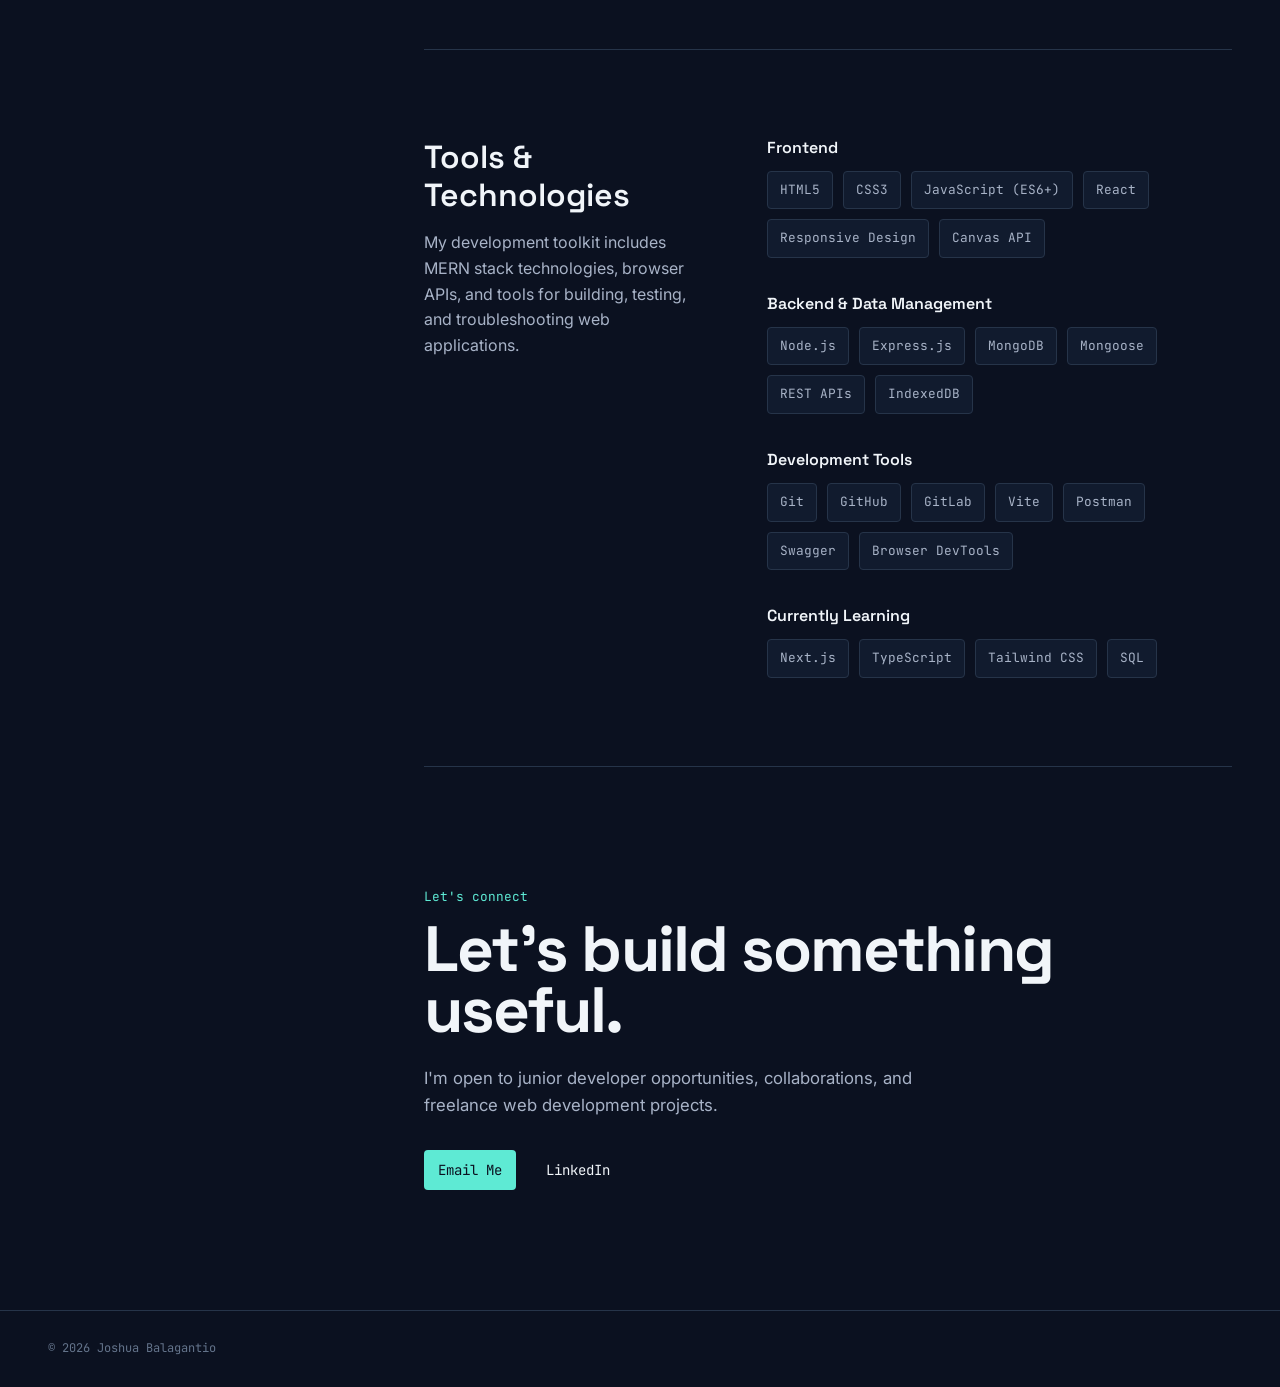
==== commit 1a8f5613: "refactor: refine portfolio technology and skills section" ====
--- a/index.html
+++ b/index.html
@@ -425,7 +425,7 @@
                     </div>
 
                     <div class="tools-category">
-                        <h3>Backend &amp; Data</h3>
+                        <h3>Backend &amp; Data Management</h3>
 
                         <ul class="tools-list">
                             <li>Node.js</li>
@@ -433,8 +433,6 @@
                             <li>MongoDB</li>
                             <li>Mongoose</li>
                             <li>REST APIs</li>
-                            <li>JSON</li>
-                            <li>localStorage</li>
                             <li>IndexedDB</li>
                         </ul>
                     </div>
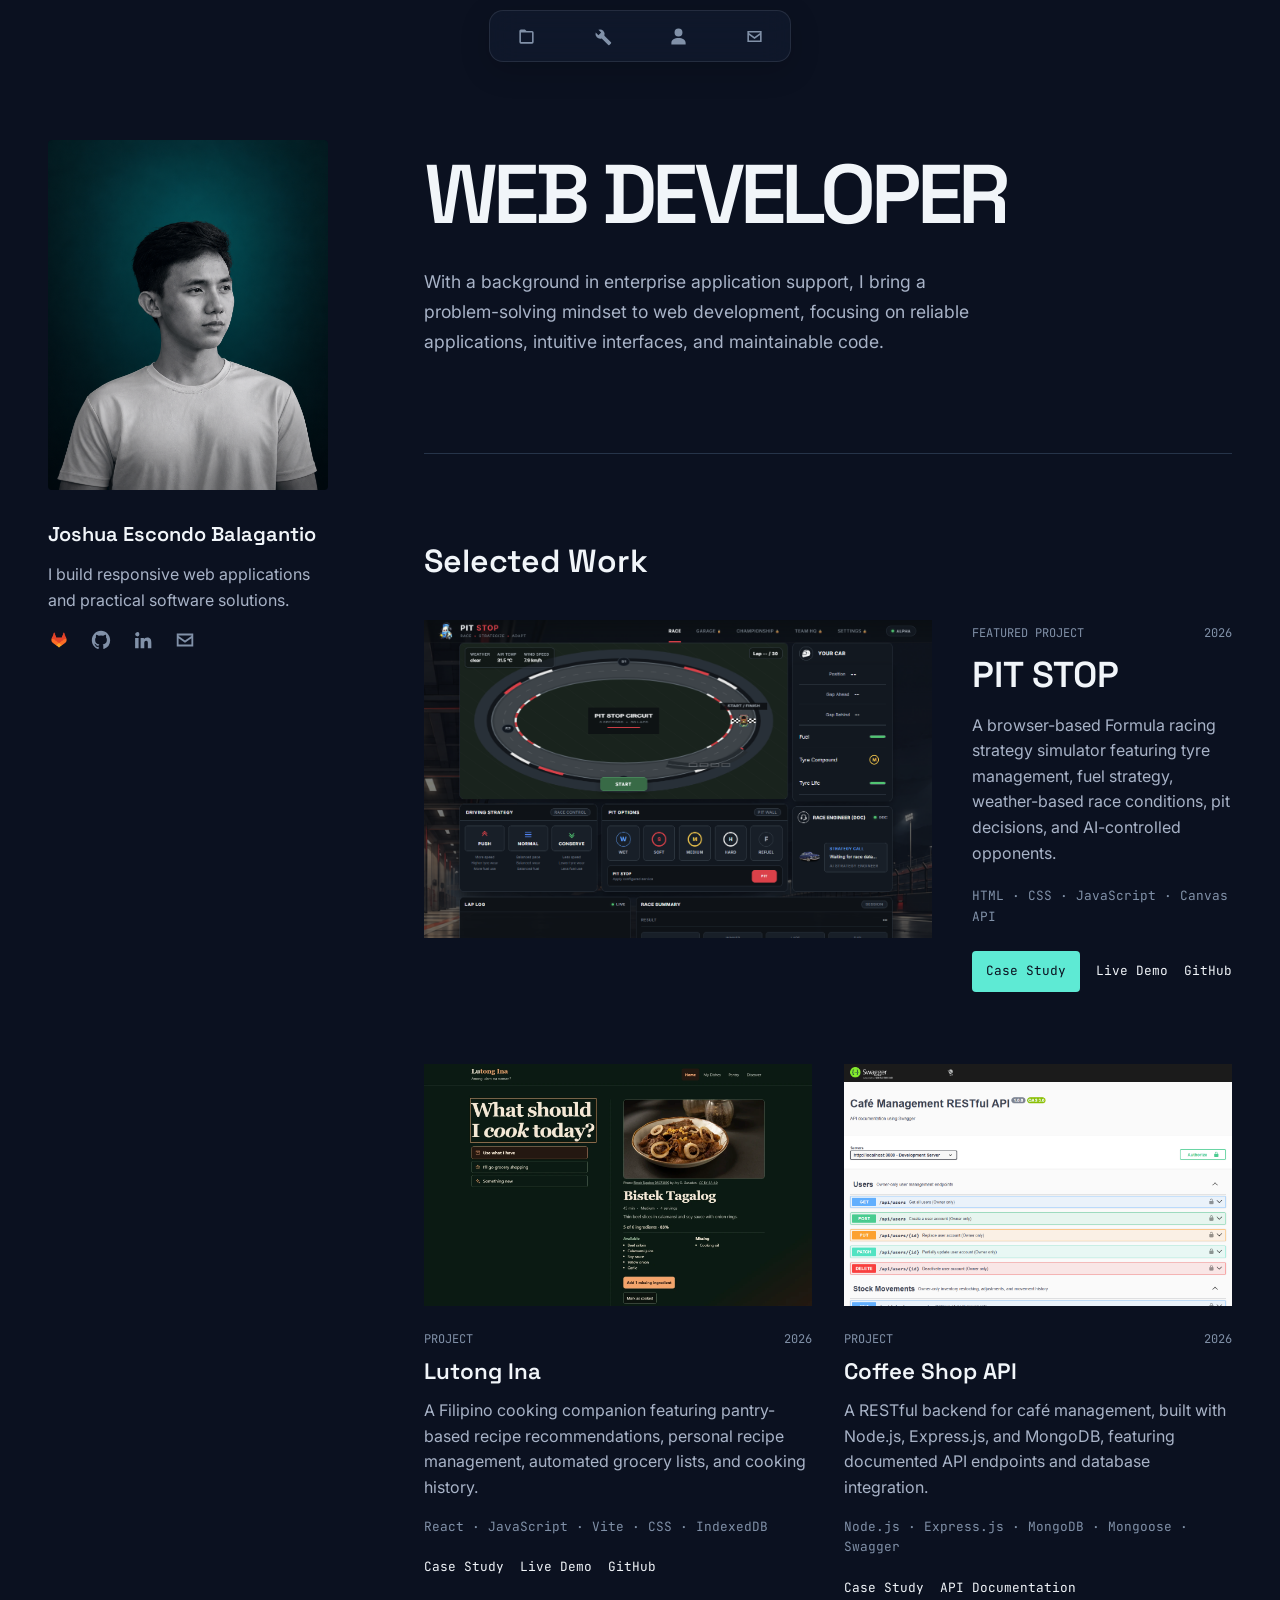
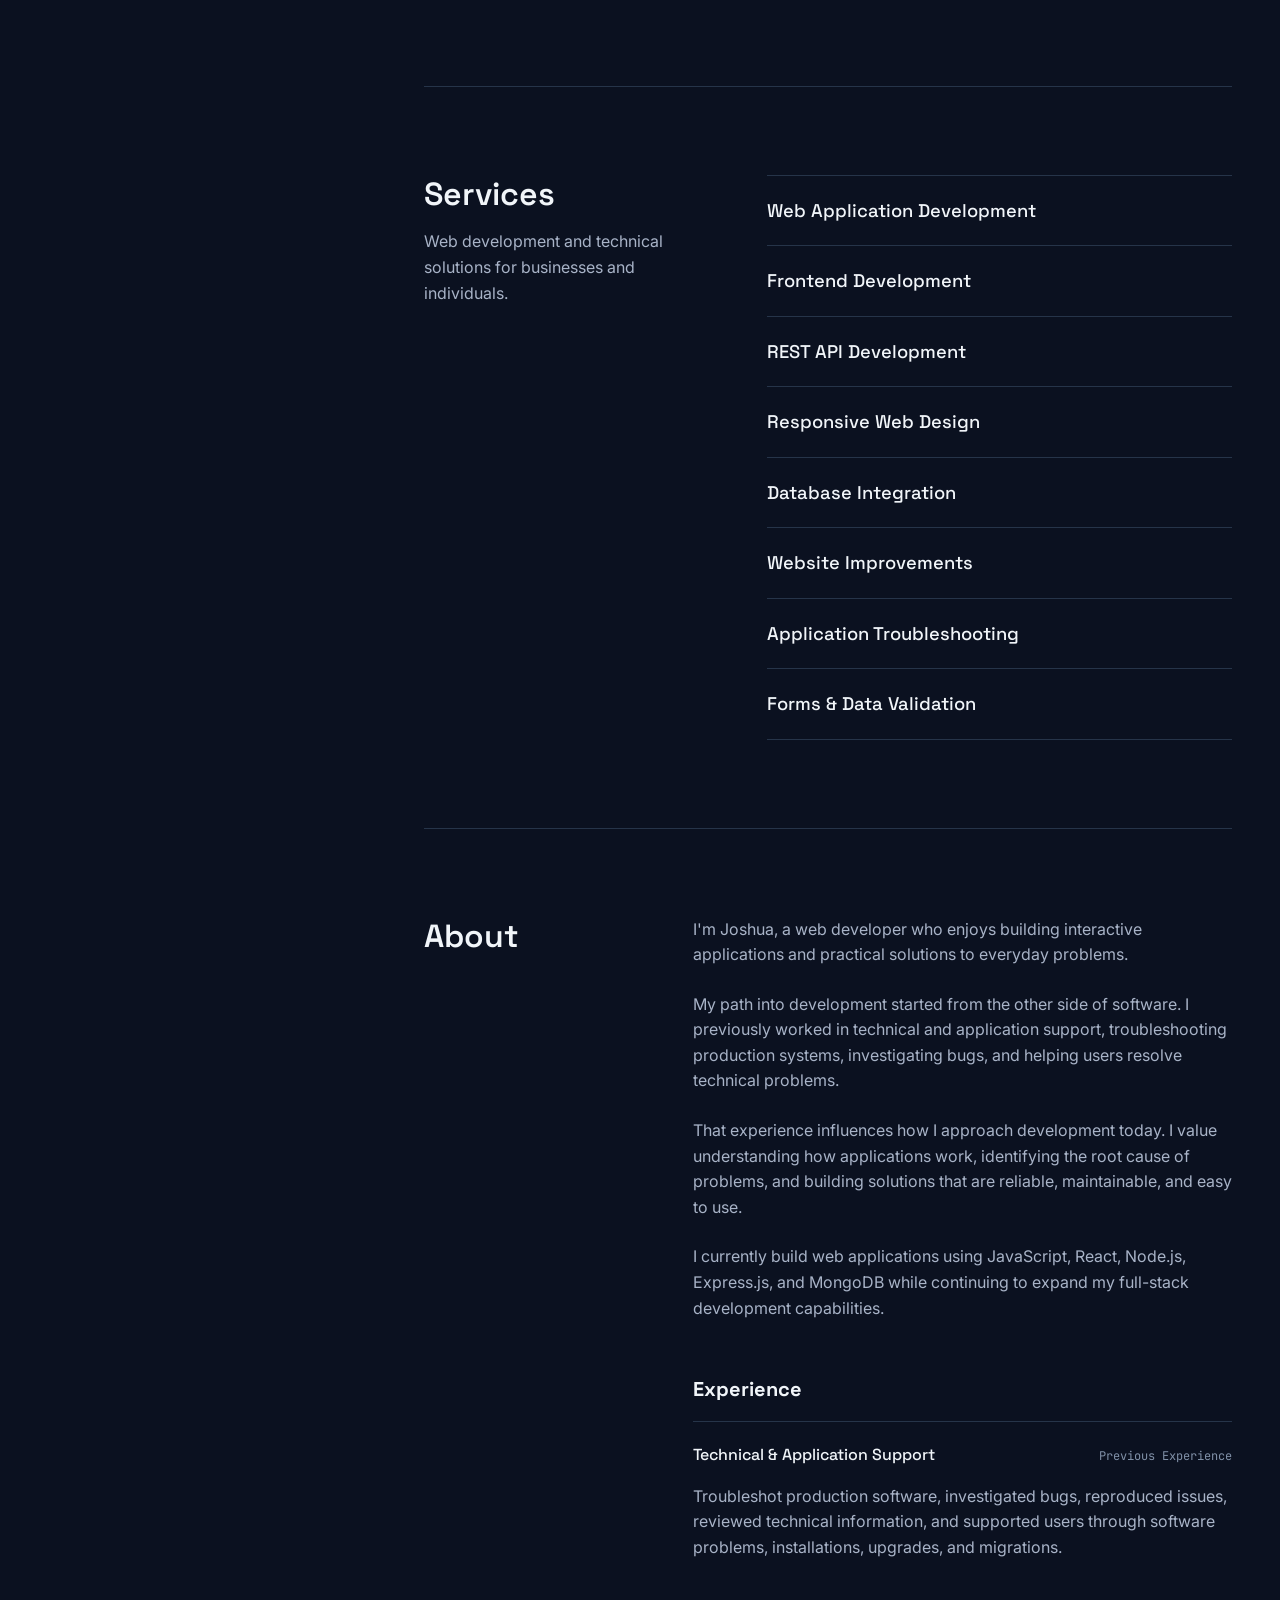
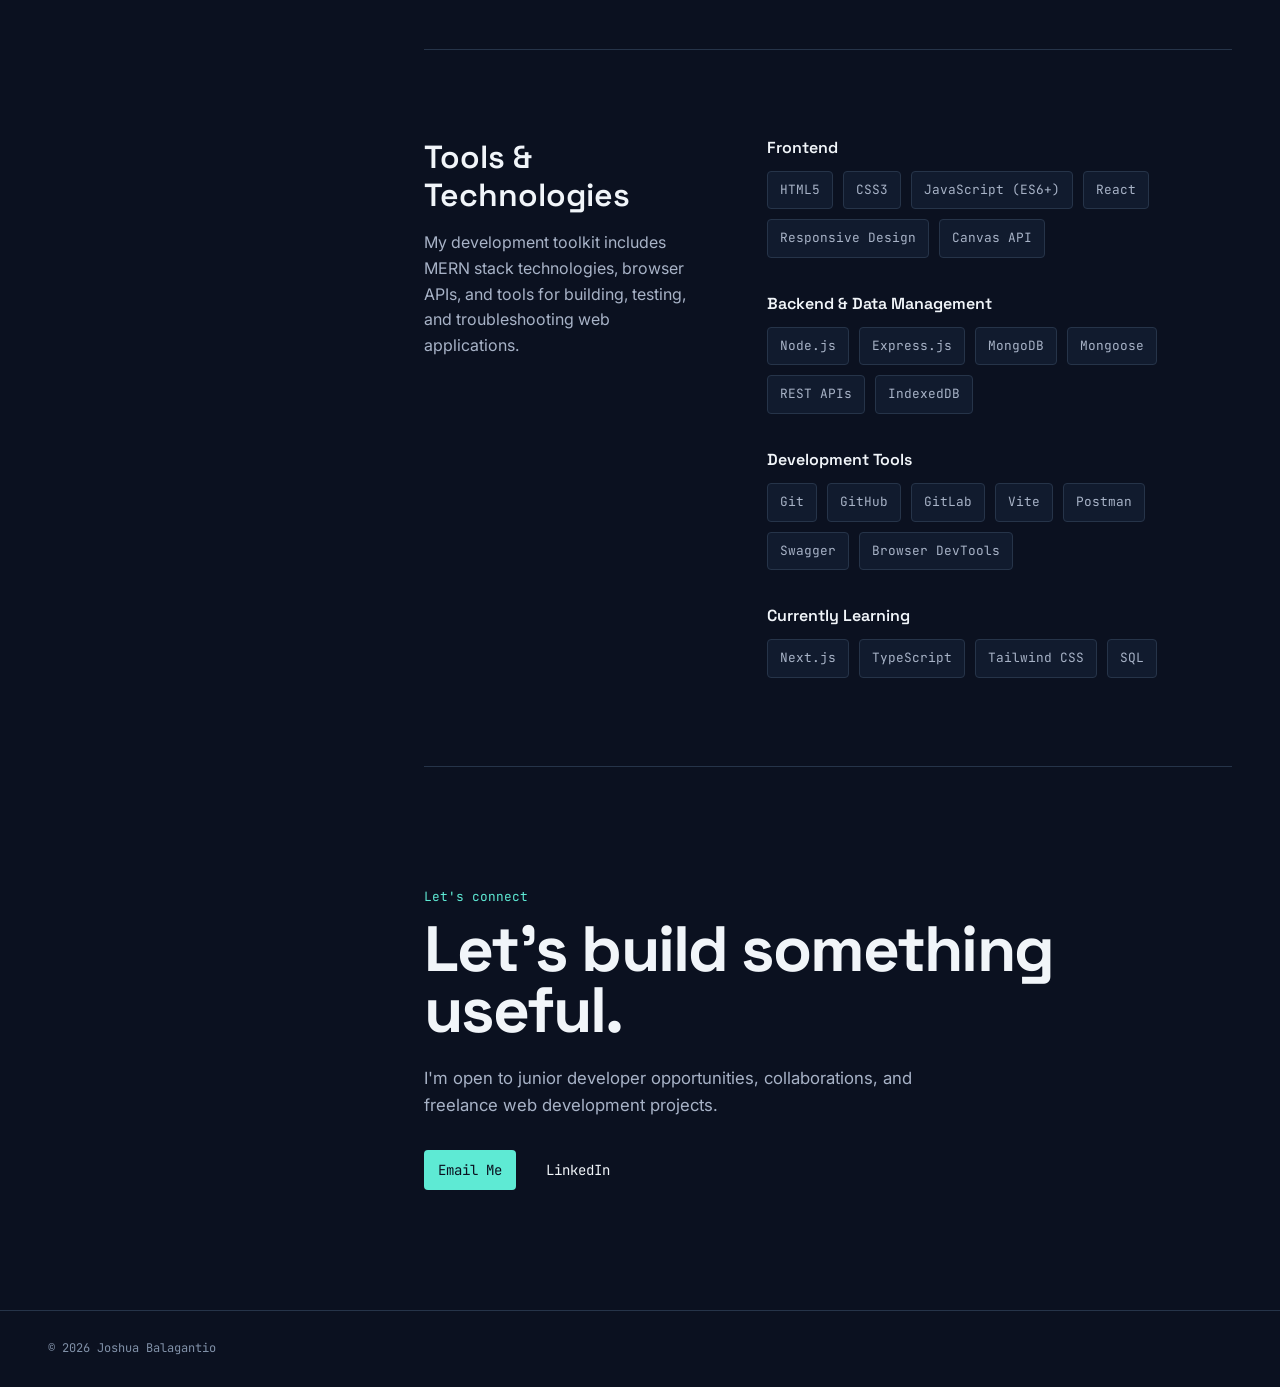
==== commit efcd4e12: "fix: resolve portfolio release QA findings" ====
--- a/index.html
+++ b/index.html
@@ -18,6 +18,7 @@
 </head>
 
 <body>
+    <a class="skip-link" href="#main-content">Skip to main content</a>
     <nav class="navbar" aria-label="Main navigation">
         <div class="nav-links">
 
@@ -47,7 +48,7 @@
         </div>
     </nav>
 
-    <main class="main-content">
+    <main id="main-content" class="main-content" tabindex="-1">
 
         <!-- HERO -->
         <header>
@@ -174,7 +175,7 @@
                         </p>
 
                         <div class="project-actions">
-                            <a href="projects/pit-stop.html">
+                            <a href="projects/pit-stop.html" aria-label="Case Study for PIT STOP">
                                 Case Study
                             </a>
 
@@ -222,7 +223,7 @@
                             </p>
 
                             <div class="project-actions">
-                                <a href="projects/lutong-ina.html">
+                                <a href="projects/lutong-ina.html" aria-label="Case Study for Lutong Ina">
                                     Case Study
                                 </a>
 
@@ -275,7 +276,7 @@
                             </p>
 
                             <div class="project-actions">
-                                <a href="projects/coffee-shop-api.html">
+                                <a href="projects/coffee-shop-api.html" aria-label="Case Study for Coffee Shop API">
                                     Case Study
                                 </a>
 
--- a/styles.css
+++ b/styles.css
@@ -8,7 +8,7 @@
     /* Typography */
     --color-heading: #f1f5f9;
     --color-text: #a8b3c7;
-    --color-text-muted: #64748b;
+    --color-text-muted: #8191a8;
 
     /* Accent */
     --color-accent: #5eead4;
@@ -80,6 +80,26 @@
 
 
 /* NAVIGATION STYLES */
+.skip-link {
+    position: absolute;
+    top: -100px;
+    left: 20px;
+    z-index: 101;
+    padding: 12px;
+    background-color: var(--color-bg-secondary);
+    color: var(--color-accent);
+}
+
+.skip-link:focus {
+    top: 12px;
+    outline: 2px solid var(--color-accent);
+    outline-offset: 3px;
+}
+
+#main-content {
+    scroll-margin-top: 80px;
+}
+
 .navbar {
     position: sticky;
     top: 10px;
@@ -986,4 +1006,26 @@
         max-width: 1280px;
         margin: 0 auto;
     }
-}+}
+
+@media (prefers-reduced-motion: reduce) {
+    html {
+        scroll-behavior: auto;
+    }
+
+    .nav-links a,
+    .hero-actions a,
+    .hero-actions svg,
+    .project-preview img,
+    .project-actions a,
+    .contact-links a {
+        transition: none;
+    }
+
+    .nav-links a:hover,
+    .project-preview:hover img,
+    .project-actions a:hover,
+    .contact-links a:hover {
+        transform: none;
+    }
+}
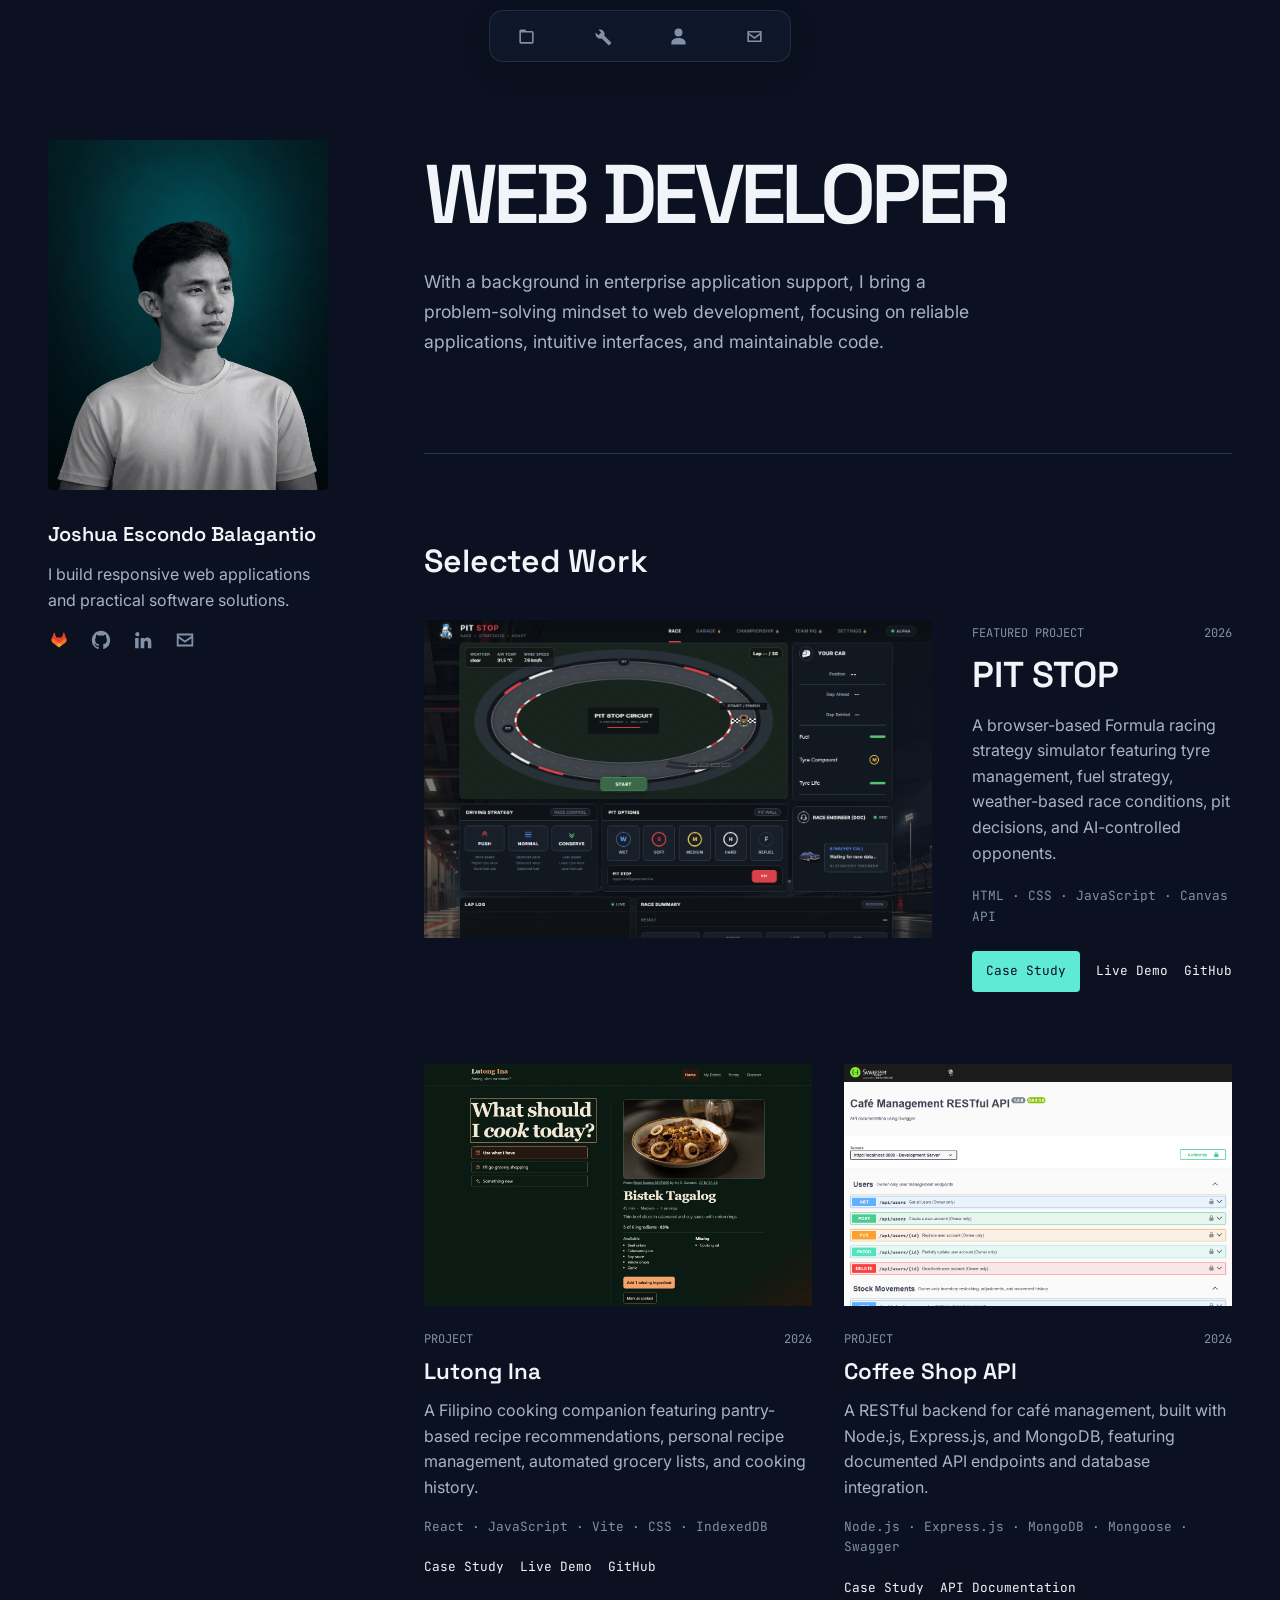
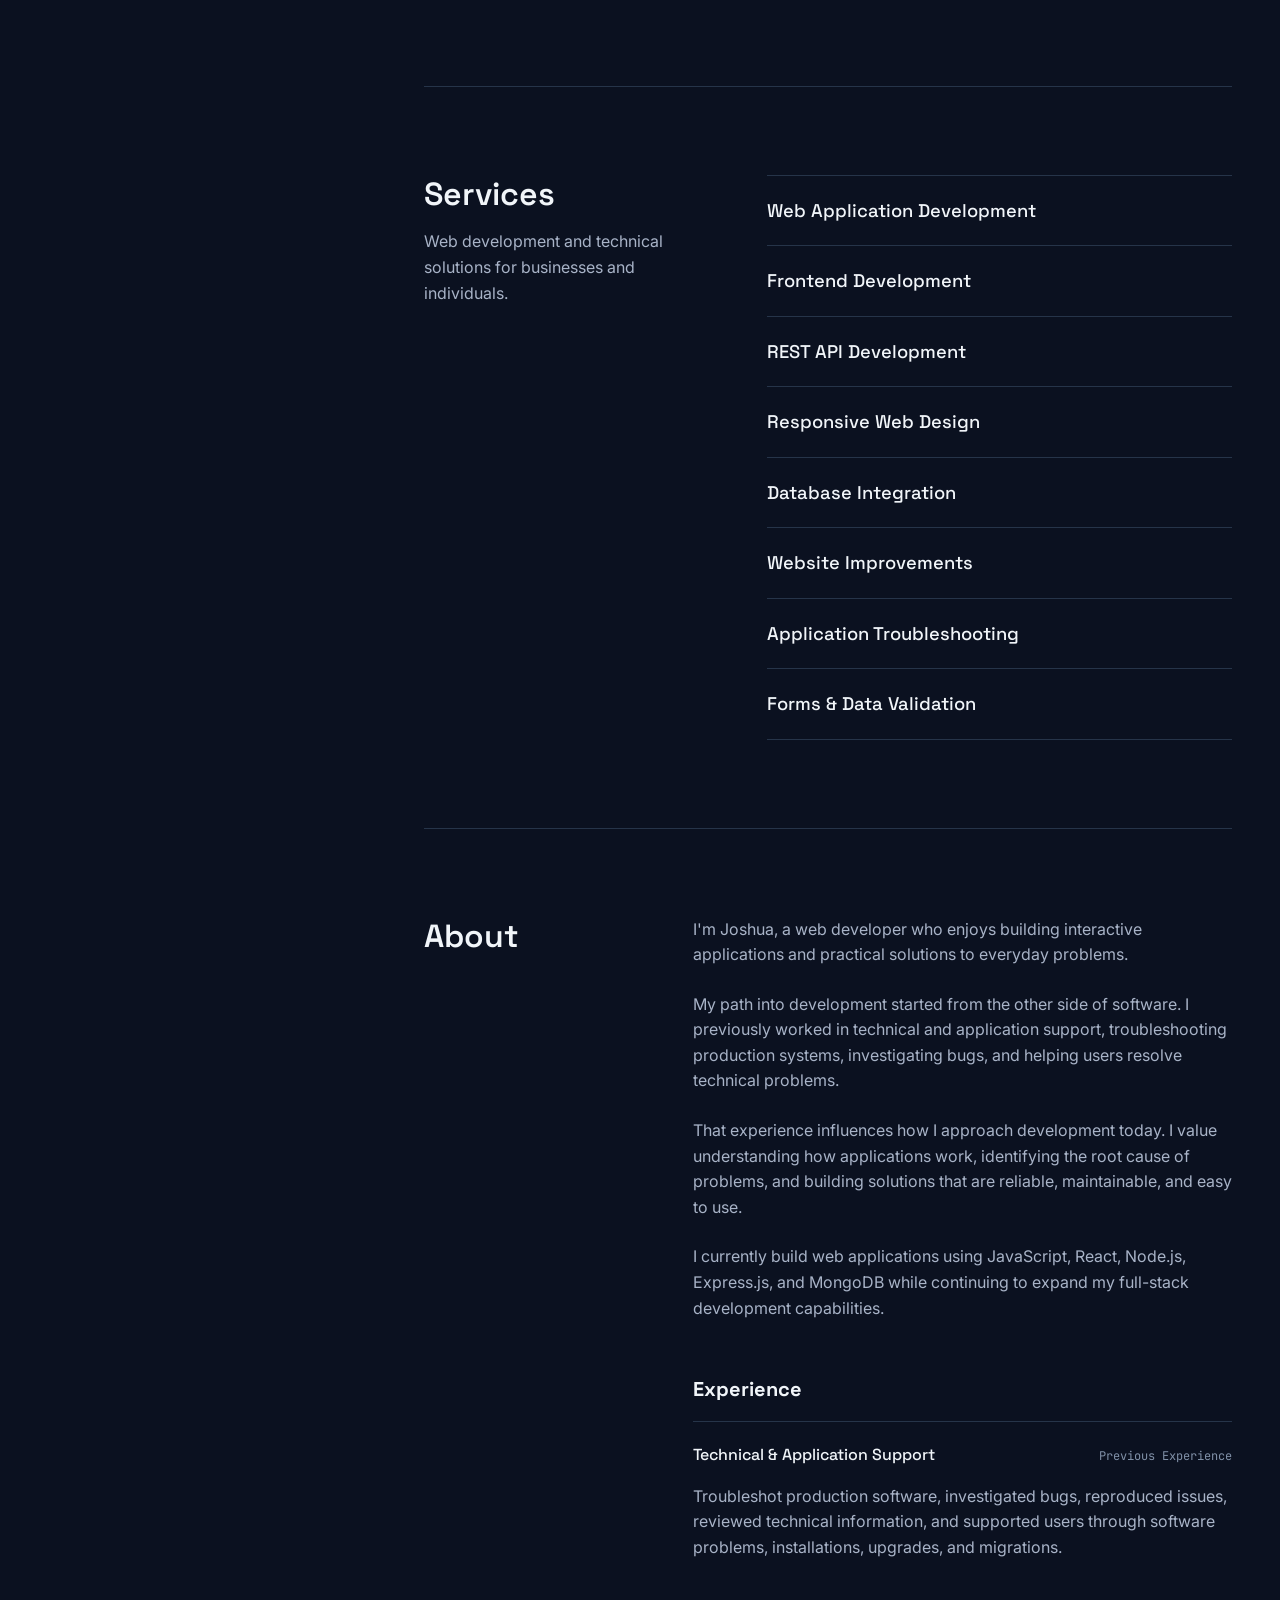
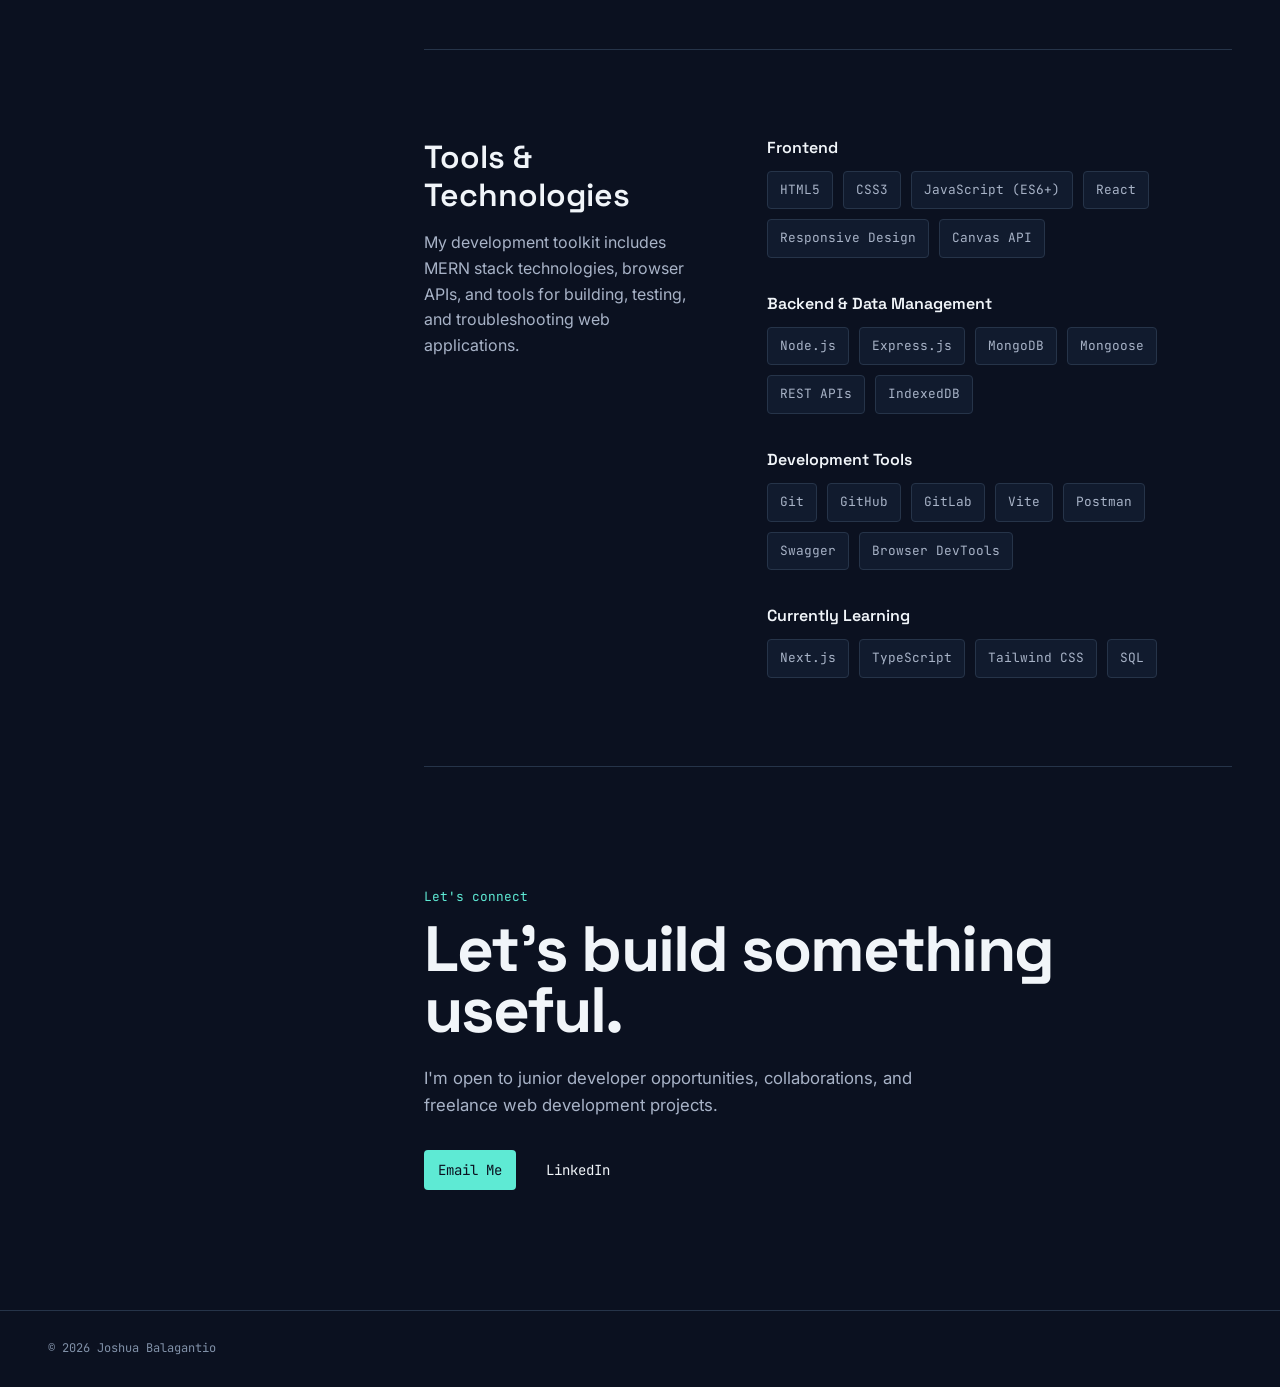
==== commit bb23877f: "feat: polish portfolio for production release" ====
--- a/index.html
+++ b/index.html
@@ -9,6 +9,27 @@
 
     <title>Joshua Balagantio | Web Developer Portfolio</title>
 
+    <link rel="canonical" href="https://joshua-balagantio-web-dev-portfolio.onrender.com/">
+
+    <meta property="og:title" content="Joshua Balagantio | Web Developer Portfolio">
+    <meta property="og:description" content="Joshua Balagantio's web development portfolio, featuring interactive web applications, RESTful APIs, and a background in technical and application support.">
+    <meta property="og:type" content="website">
+    <meta property="og:url" content="https://joshua-balagantio-web-dev-portfolio.onrender.com/">
+    <meta property="og:site_name" content="Joshua Balagantio | Web Developer Portfolio">
+    <meta property="og:image" content="https://joshua-balagantio-web-dev-portfolio.onrender.com/assets/portfolio-social-preview.jpg">
+    <meta property="og:image:secure_url" content="https://joshua-balagantio-web-dev-portfolio.onrender.com/assets/portfolio-social-preview.jpg">
+    <meta property="og:image:type" content="image/jpeg">
+    <meta property="og:image:width" content="1200">
+    <meta property="og:image:height" content="630">
+    <meta property="og:image:alt" content="Joshua E. Balagantio, Web Developer, beside his portrait on a navy background.">
+
+    <meta name="twitter:card" content="summary_large_image">
+    <meta name="twitter:title" content="Joshua Balagantio | Web Developer Portfolio">
+    <meta name="twitter:description" content="Joshua Balagantio's web development portfolio, featuring interactive web applications, RESTful APIs, and a background in technical and application support.">
+    <meta name="twitter:image" content="https://joshua-balagantio-web-dev-portfolio.onrender.com/assets/portfolio-social-preview.jpg">
+    <meta name="twitter:image:alt" content="Joshua E. Balagantio, Web Developer, beside his portrait on a navy background.">
+
+    <link rel="icon" type="image/svg+xml" href="assets/favicon.svg">
     <link rel="preconnect" href="https://fonts.googleapis.com">
     <link rel="preconnect" href="https://fonts.gstatic.com" crossorigin>
 
@@ -58,7 +79,9 @@
 
                     <div class="hero-photo-container">
                         <img
-                            src="assets/web-dev-portfolio-hero-image.png"
+                            src="assets/web-dev-portfolio-hero-image.webp"
+                            width="1145"
+                            height="1374"
                             alt="Joshua Balagantio"
                             class="hero-photo"
                         >
